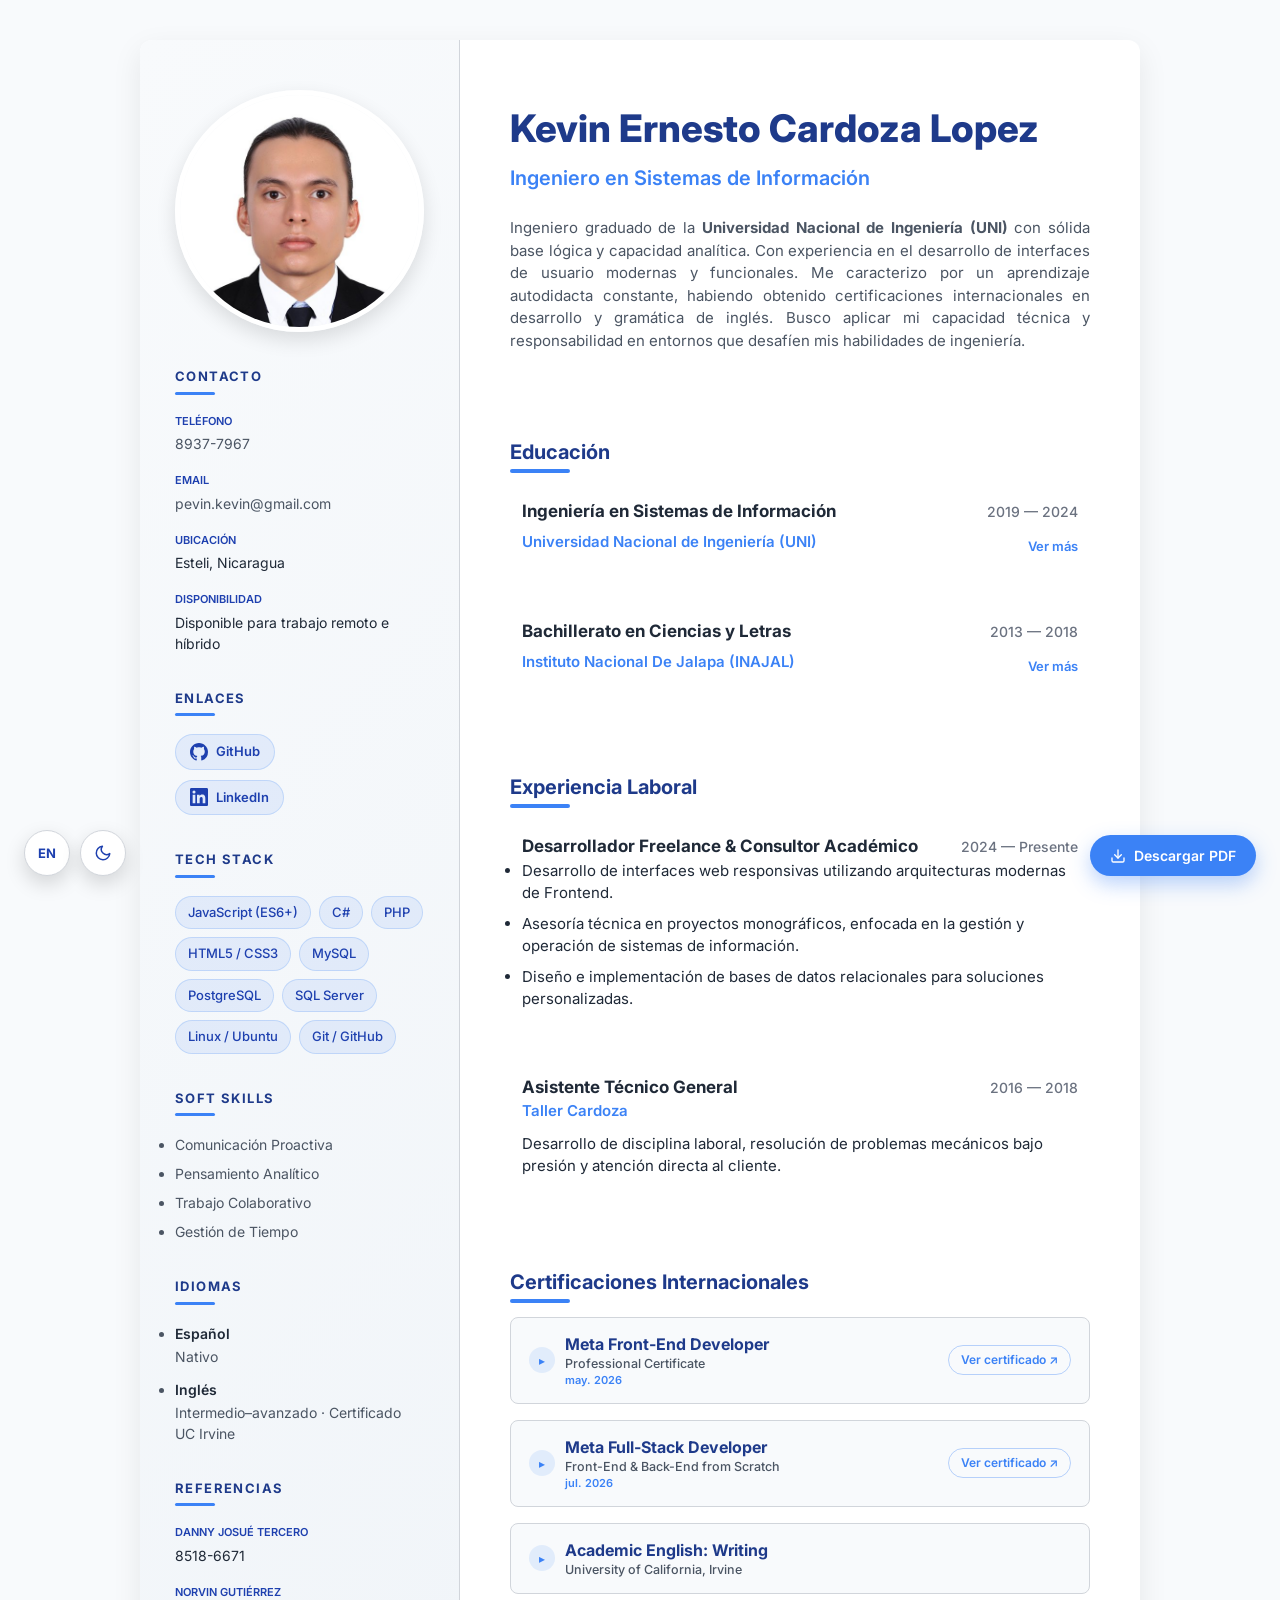
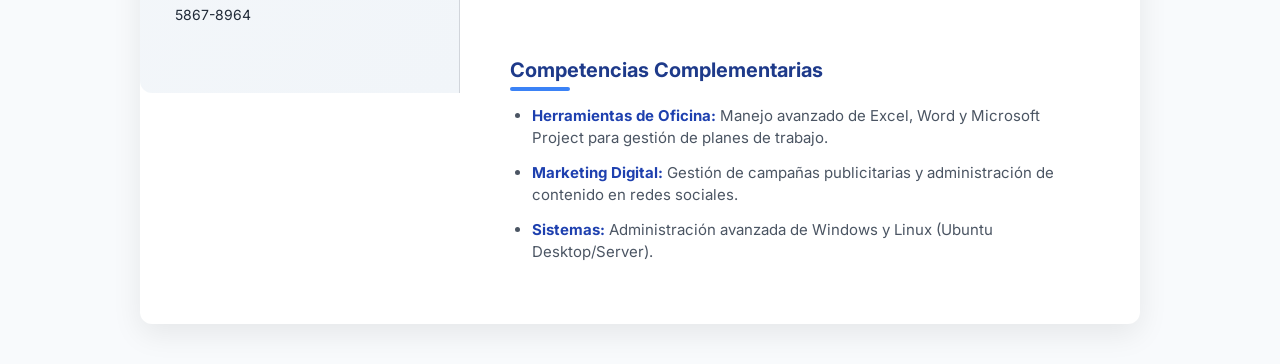
==== index.html @ 51eb82a7 "Add Languages section to sidebar with EN translations and print grid update" ====
<!doctype html>
<html lang="es">
  <head>
    <meta charset="UTF-8" />
    <meta name="viewport" content="width=device-width, initial-scale=1.0" />
    <title>Kevin Cardoza | Ingeniero en Sistemas | Frontend Developer</title>
    <meta
      name="description"
      content="Portafolio profesional de Kevin Cardoza, Ingeniero en Sistemas"
    />
    <meta
      name="keywords"
      content="Kevin Cardoza, Frontend Developer, Ingeniero en Sistemas, JavaScript, HTML, CSS, Nicaragua"
    />
    <meta name="author" content="Kevin Ernesto Cardoza Lopez" />
    <meta name="robots" content="index, follow" />
    <link rel="canonical" href="https://tlesbeses.github.io/Curriculum/" />
    <meta name="theme-color" content="#1e40af" />
    <link rel="icon" type="image/svg+xml" href="./img/favicon.svg" />
    <!-- Open Graph -->

    <meta property="og:title" content="Kevin Cardoza | Ingeniero en Sistemas" />
    <meta
      property="og:description"
      content="Experiencia en desarrollo web, integración de tecnologías modernas, diseño de interfaces intuitivas y construcción de soluciones digitales eficientes y escalables."
    />
    <meta property="og:type" content="profile" />
    <meta property="og:url" content="https://tlesbeses.github.io/Curriculum/" />
    <meta
      property="og:image"
      content="https://tlesbeses.github.io/Curriculum/img/og-card.jpg"
    />
    <meta property="og:locale" content="es_ES" />
    <meta
      property="og:site_name"
      content="Portafolio Profesional Kevin Cardoza"
    />

    <!-- Twitter Card -->

    <meta name="twitter:card" content="summary_large_image" />
    <meta
      name="twitter:title"
      content="Kevin Cardoza | Ingeniero en Sistemas"
    />
    <meta
      name="twitter:description"
      content="Experiencia en desarrollo web, integración de tecnologías modernas, diseño de interfaces intuitivas y construcción de soluciones digitales eficientes y escalables."
    />
    <meta
      name="twitter:image"
      content="https://tlesbeses.github.io/Curriculum/img/og-card.jpg"
    />
    <!-- Fonts Performance -->

    <link rel="preconnect" href="https://fonts.googleapis.com" />
    <link rel="preconnect" href="https://fonts.gstatic.com" crossorigin />

    <link
      href="https://fonts.googleapis.com/css2?family=Inter:wght@300;400;500;600;700&display=swap"
      rel="stylesheet"
    />

    <link rel="stylesheet" href="css/style.css" />

    <script>
      (function () {
        var t = null;
        try {
          t = localStorage.getItem("theme");
        } catch (e) {}
        if (!t)
          t = window.matchMedia("(prefers-color-scheme: dark)").matches
            ? "dark"
            : "light";
        document.documentElement.setAttribute("data-theme", t);
      })();
    </script>

    <!-- Schema Markup SEO -->

    <script type="application/ld+json">
      {
        "@context": "https://schema.org",
        "@type": "Person",
        "name": "Kevin Ernesto Cardoza Lopez",
        "jobTitle": "Frontend Developer",
        "email": "mailto:pevin.kevin@gmail.com",
        "telephone": "+505 8937-7967",
        "address": {
          "@type": "PostalAddress",
          "addressLocality": "Estelí",
          "addressCountry": "Nicaragua"
        },
        "url": "https://tlesbeses.github.io/Curriculum/",
        "sameAs": [
          "https://github.com/tlesbeses",
          "https://www.linkedin.com/in/kevin-cardoza-68a036243/"
        ],
        "alumniOf": {
          "@type": "CollegeOrUniversity",
          "name": "Universidad Nacional de Ingeniería (UNI)"
        },
        "knowsAbout": [
          "JavaScript",
          "C#",
          "PHP",
          "HTML5",
          "CSS3",
          "MySQL",
          "PostgreSQL",
          "SQL Server",
          "Linux",
          "Git"
        ]
      }
    </script>
  </head>
  <body>
    <div class="cv-container">
      <aside class="sidebar">
        <img
          src="./imgTitulo.jpeg"
          alt="Kevin Ernesto Cardoza Lopez"
          class="profile-img"
          width="500"
          height="486"
        />

        <h2 data-i18n="contact.title">Contacto</h2>

        <div class="contact-row">
          <div class="contact-item">
            <strong data-i18n="contact.phone">Teléfono</strong>
            <a href="tel:+50589377967">8937-7967</a>
          </div>
          <div class="contact-item">
            <strong data-i18n="contact.email">Email</strong>
            <a href="mailto:pevin.kevin@gmail.com">pevin.kevin@gmail.com</a>
          </div>
          <div class="contact-item">
            <strong data-i18n="contact.location">Ubicación</strong>
            Esteli, Nicaragua
          </div>
          <div class="contact-item">
            <strong data-i18n="contact.availability">Disponibilidad</strong>
            <span data-i18n="contact.availabilityValue">Disponible para trabajo remoto e híbrido</span>
          </div>
        </div>

        <h2 data-i18n="links.title">Enlaces</h2>
        <div class="social-links">
          <a
            href="https://github.com/tlesbeses"
            target="_blank"
            rel="noopener"
            class="social-link"
            aria-label="GitHub de Kevin Cardoza"
          >
            <svg viewBox="0 0 16 16" width="18" height="18" fill="currentColor" aria-hidden="true">
              <path d="M8 0C3.58 0 0 3.58 0 8c0 3.54 2.29 6.53 5.47 7.59.4.07.55-.17.55-.38 0-.19-.01-.82-.01-1.49-2.01.37-2.53-.49-2.69-.94-.09-.23-.48-.94-.82-1.13-.28-.15-.68-.52-.01-.53.63-.01 1.08.58 1.23.82.72 1.21 1.87.87 2.33.66.07-.52.28-.87.51-1.07-1.78-.2-3.64-.89-3.64-3.95 0-.87.31-1.59.82-2.15-.08-.2-.36-1.02.08-2.12 0 0 .67-.21 2.2.82.64-.18 1.32-.27 2-.27s1.36.09 2 .27c1.53-1.04 2.2-.82 2.2-.82.44 1.1.16 1.92.08 2.12.51.56.82 1.27.82 2.15 0 3.07-1.87 3.75-3.65 3.95.29.25.54.73.54 1.48 0 1.07-.01 1.93-.01 2.2 0 .21.15.46.55.38A8.01 8.01 0 0 0 16 8c0-4.42-3.58-8-8-8Z"/>
            </svg>
            GitHub
          </a>
          <a
            href="https://www.linkedin.com/in/kevin-cardoza-68a036243/"
            target="_blank"
            rel="noopener"
            class="social-link"
            aria-label="LinkedIn de Kevin Cardoza"
          >
            <svg viewBox="0 0 24 24" width="18" height="18" fill="currentColor" aria-hidden="true">
              <path d="M20.45 20.45h-3.55v-5.57c0-1.33-.03-3.04-1.85-3.04-1.86 0-2.14 1.45-2.14 2.94v5.67H9.35V9h3.41v1.56h.05c.47-.9 1.63-1.85 3.36-1.85 3.6 0 4.27 2.37 4.27 5.46v6.28ZM5.34 7.43a2.06 2.06 0 1 1 0-4.12 2.06 2.06 0 0 1 0 4.12ZM7.12 20.45H3.56V9h3.56v11.45ZM22.22 0H1.77C.79 0 0 .77 0 1.72v20.55C0 23.23.79 24 1.77 24h20.45c.98 0 1.78-.77 1.78-1.73V1.72C24 .77 23.2 0 22.22 0Z"/>
            </svg>
            LinkedIn
          </a>
        </div>
        <h2>Tech Stack</h2>
        <div class="skill-tags">
          <span class="skill-tag">JavaScript (ES6+)</span>
          <span class="skill-tag">C#</span>
          <span class="skill-tag">PHP</span>
          <span class="skill-tag">HTML5 / CSS3</span>
          <span class="skill-tag">MySQL</span>
          <span class="skill-tag">PostgreSQL</span>
          <span class="skill-tag">SQL Server</span>
          <span class="skill-tag">Linux / Ubuntu</span>
          <span class="skill-tag">Git / GitHub</span>
        </div>

        <h2>Soft Skills</h2>
        <ul class="soft-skills">
          <li data-i18n="ss.1">Comunicación Proactiva</li>
          <li data-i18n="ss.2">Pensamiento Analítico</li>
          <li data-i18n="ss.3">Trabajo Colaborativo</li>
          <li data-i18n="ss.4">Gestión de Tiempo</li>
        </ul>

        <h2 data-i18n="langs.title">Idiomas</h2>
        <ul class="lang-list">
          <li>
            <strong data-i18n="langs.es">Español</strong>
            <span data-i18n="langs.esLevel">Nativo</span>
          </li>
          <li>
            <strong data-i18n="langs.en">Inglés</strong>
            <span data-i18n="langs.enLevel">Intermedio–avanzado · Certificado UC Irvine</span>
          </li>
        </ul>

        <h2 data-i18n="refs.title">Referencias</h2>
        <div class="referencias">
          <div class="contact-item">
            <strong>Danny Josué Tercero</strong>
            8518-6671
          </div>
          <div class="contact-item">
            <strong>Norvin Gutiérrez</strong>
            5867-8964
          </div>
        </div>
      </aside>

      <main class="main">
        <div class="cv-section" data-reveal>
          <header class="header">
            <h1>Kevin Ernesto Cardoza Lopez</h1>
            <div class="title" data-i18n="hero.title">Ingeniero en Sistemas de Información</div>
          </header>

          <p class="summary" data-i18n="hero.summary">
            Ingeniero graduado de la
            <strong>Universidad Nacional de Ingeniería (UNI)</strong> con sólida
            base lógica y capacidad analítica. Con experiencia en el desarrollo
            de interfaces de usuario modernas y funcionales. Me caracterizo por
            un aprendizaje autodidacta constante, habiendo obtenido
            certificaciones internacionales en desarrollo y gramática de inglés.
            Busco aplicar mi capacidad técnica y responsabilidad en entornos que
            desafíen mis habilidades de ingeniería.
          </p>

          <h3 class="section-title" data-i18n="edu.title">Educación</h3>
          <a
            href="https://drive.google.com/file/d/1MSWmKygDg51X86oSF15JoeBYp3vHJoO1/view?usp=sharing"
            target="_blank"
            rel="noopener"
            class="exp-item"
          >
            <div class="exp-header">
              <span class="exp-position" data-i18n="edu.degree1"
                >Ingeniería en Sistemas de Información</span
              >
              <span class="exp-date">2019 — 2024</span>
            </div>
            <div class="exp-footer">
              <span class="exp-company"
                >Universidad Nacional de Ingeniería (UNI)</span
              >
              <span class="exp-more" data-i18n="common.more">Ver más</span>
            </div>
          </a>
          <a
            href="https://drive.google.com/file/d/1JsbBjaLQjPTydBrBQXWcNDdcxNWJHCje/view"
            target="_blank"
            rel="noopener"
            class="exp-item"
          >
            <div class="exp-header">
              <span class="exp-position" data-i18n="edu.degree2"
                >Bachillerato en Ciencias y Letras</span
              >
              <span class="exp-date">2013 — 2018</span>
            </div>

            <div class="exp-footer">
              <span class="exp-company"
                >Instituto Nacional De Jalapa (INAJAL)</span
              >
              <span class="exp-more" data-i18n="common.more">Ver más</span>
            </div>
          </a>
        </div>
        <div class="cv-section" data-reveal>
          <h3 class="section-title" data-i18n="exp.title">Experiencia Laboral</h3>
          <div class="exp-item">
            <div class="exp-header">
              <span class="exp-position" data-i18n="exp.job1.title"
                >Desarrollador Freelance & Consultor Académico</span
              >
              <span class="exp-date" data-i18n="exp.job1.date">2024 — Presente</span>
            </div>
            <ul class="exp-desc">
              <li data-i18n="exp.job1.b1">
                Desarrollo de interfaces web responsivas utilizando
                arquitecturas modernas de Frontend.
              </li>
              <li data-i18n="exp.job1.b2">
                Asesoría técnica en proyectos monográficos, enfocada en la
                gestión y operación de sistemas de información.
              </li>
              <li data-i18n="exp.job1.b3">
                Diseño e implementación de bases de datos relacionales para
                soluciones personalizadas.
              </li>
            </ul>
          </div>

          <div class="exp-item">
            <div class="exp-header">
              <span class="exp-position" data-i18n="exp.job2.title">Asistente Técnico General</span>
              <span class="exp-date">2016 — 2018</span>
            </div>
            <span class="exp-company">Taller Cardoza</span>
            <p class="exp-desc" data-i18n="exp.job2.desc">
              Desarrollo de disciplina laboral, resolución de problemas
              mecánicos bajo presión y atención directa al cliente.
            </p>
          </div>
        </div>
        <div class="cv-section" data-reveal>
          <h3 class="section-title" data-i18n="certs.title">Certificaciones Internacionales</h3>

          <div class="cert-group">
            <div class="cert-group-header">
              <button
                type="button"
                class="cert-toggle"
                aria-expanded="false"
                aria-controls="cert-fe-items"
              >
                <span class="cert-arrow" aria-hidden="true">▸</span>
                <span class="cert-group-text">
                  <span class="cert-group-name">Meta Front-End Developer</span>
                  <span class="cert-group-sub">Professional Certificate</span>
                  <span class="cert-group-year" data-i18n="certs.fe.year">may. 2026</span>
                </span>
              </button>
              <div class="cert-header-right">
                <a
                  href="https://www.coursera.org/account/accomplishments/professional-cert/certificate/Z08IV28LU18T"
                  target="_blank"
                  rel="noopener"
                  class="cert-group-link" data-i18n="certs.view">Ver certificado ↗</a>
              </div>
            </div>
            <div class="cert-group-items" id="cert-fe-items" hidden>
            <a
              href="https://www.coursera.org/account/accomplishments/records/8FGOCL4AKLVP"
              target="_blank"
              class="cert-item"
            >
              <h4>Introduction to Front-End Development</h4>
              <div class="exp-footer">
                <span class="issuer">Meta</span>
                <span class="exp-more" data-i18n="common.more">Ver más</span>
              </div>
            </a>
            <a
              href="https://www.coursera.org/account/accomplishments/records/JEARDKGGDD46"
              target="_blank"
              class="cert-item"
            >
              <h4>Programming with JavaScript</h4>
              <div class="exp-footer">
                <span class="issuer">Meta</span>
                <span class="exp-more" data-i18n="common.more">Ver más</span>
              </div>
            </a>
            <a
              href="https://www.coursera.org/account/accomplishments/records/P3V4O98HDHNQ"
              target="_blank"
              class="cert-item"
            >
              <h4>Version Control</h4>
              <div class="exp-footer">
                <span class="issuer">Meta</span>
                <span class="exp-more" data-i18n="common.more">Ver más</span>
              </div>
            </a>
            <a
              href="https://www.coursera.org/account/accomplishments/records/0G5AIAY6J6MW"
              target="_blank"
              class="cert-item"
            >
              <h4>HTML and CSS in depth</h4>
              <div class="exp-footer">
                <span class="issuer">Meta</span>
                <span class="exp-more" data-i18n="common.more">Ver más</span>
              </div>
            </a>
            <a
              href="https://www.coursera.org/account/accomplishments/records/4WUYFRXL613U"
              target="_blank"
              class="cert-item"
            >
              <h4>React Basics</h4>
              <div class="exp-footer">
                <span class="issuer">Meta</span>
                <span class="exp-more" data-i18n="common.more">Ver más</span>
              </div>
            </a>
            <a
              href="https://www.coursera.org/account/accomplishments/records/9VAL1JM5KDPG"
              target="_blank"
              class="cert-item"
            >
              <h4>Advanced React</h4>
              <div class="exp-footer">
                <span class="issuer">Meta</span>
                <span class="exp-more" data-i18n="common.more">Ver más</span>
              </div>
            </a>
            <a
              href="https://www.coursera.org/account/accomplishments/records/II7S45MHP27U"
              target="_blank"
              class="cert-item"
            >
              <h4>Principles of UX/UI Design</h4>
              <div class="exp-footer">
                <span class="issuer">Meta</span>
                <span class="exp-more" data-i18n="common.more">Ver más</span>
              </div>
            </a>
            <a
              href="https://www.coursera.org/account/accomplishments/records/6YU3MZ3IX65J"
              target="_blank"
              class="cert-item"
            >
              <h4>Front-End Developer Capstone</h4>
              <div class="exp-footer">
                <span class="issuer">Meta</span>
                <span class="exp-more" data-i18n="common.more">Ver más</span>
              </div>
            </a>
            <a
              href="https://www.coursera.org/account/accomplishments/records/KXCTC0Q4UG4A"
              target="_blank"
              class="cert-item"
            >
              <h4>Coding Interview Preparation</h4>
              <div class="exp-footer">
                <span class="issuer">Meta</span>
                <span class="exp-more" data-i18n="common.more">Ver más</span>
              </div>
            </a>
            </div>
          </div>

          <div class="cert-group">
            <div class="cert-group-header">
              <button
                type="button"
                class="cert-toggle"
                aria-expanded="false"
                aria-controls="cert-fs-items"
              >
                <span class="cert-arrow" aria-hidden="true">▸</span>
                <span class="cert-group-text">
                  <span class="cert-group-name">Meta Full-Stack Developer</span>
                  <span class="cert-group-sub">Front-End &amp; Back-End from Scratch</span>
                  <span class="cert-group-year" data-i18n="certs.fs.year">jul. 2026</span>
                </span>
              </button>
              <div class="cert-header-right">
                <a
                  href="https://www.coursera.org/account/accomplishments/specialization/certificate/4R606Z1QHJO8"
                  target="_blank"
                  rel="noopener"
                  class="cert-group-link" data-i18n="certs.view">Ver certificado ↗</a>
              </div>
            </div>
            <div class="cert-group-items" id="cert-fs-items" hidden>

            <a
              href="https://www.coursera.org/account/accomplishments/records/8FGOCL4AKLVP"
              target="_blank"
              class="cert-item"
            >
              <h4>Introduction to Front-End Development</h4>
              <div class="exp-footer">
                <span class="issuer">Meta</span>
                <span class="exp-more" data-i18n="common.more">Ver más</span>
              </div>
            </a>
            <a
              href="https://www.coursera.org/account/accomplishments/records/JEARDKGGDD46"
              target="_blank"
              class="cert-item"
            >
              <h4>Programming with JavaScript</h4>
              <div class="exp-footer">
                <span class="issuer">Meta</span>
                <span class="exp-more" data-i18n="common.more">Ver más</span>
              </div>
            </a>
            <a
              href="https://www.coursera.org/account/accomplishments/records/P3V4O98HDHNQ"
              target="_blank"
              class="cert-item"
            >
              <h4>Version Control</h4>
              <div class="exp-footer">
                <span class="issuer">Meta</span>
                <span class="exp-more" data-i18n="common.more">Ver más</span>
              </div>
            </a>
            <a
              href="https://www.coursera.org/account/accomplishments/records/0G5AIAY6J6MW"
              target="_blank"
              class="cert-item"
            >
              <h4>HTML and CSS in depth</h4>
              <div class="exp-footer">
                <span class="issuer">Meta</span>
                <span class="exp-more" data-i18n="common.more">Ver más</span>
              </div>
            </a>
            <a
              href="https://www.coursera.org/account/accomplishments/records/4WUYFRXL613U"
              target="_blank"
              class="cert-item"
            >
              <h4>React Basics</h4>
              <div class="exp-footer">
                <span class="issuer">Meta</span>
                <span class="exp-more" data-i18n="common.more">Ver más</span>
              </div>
            </a>
            <a
              href="https://www.coursera.org/account/accomplishments/records/9VAL1JM5KDPG"
              target="_blank"
              class="cert-item"
            >
              <h4>Advanced React</h4>
              <div class="exp-footer">
                <span class="issuer">Meta</span>
                <span class="exp-more" data-i18n="common.more">Ver más</span>
              </div>
            </a>
            <a
              href="https://www.coursera.org/account/accomplishments/records/SLE5HR9QZ1UJ"
              target="_blank"
              class="cert-item"
            >
              <h4>Programming in Python</h4>
              <div class="exp-footer">
                <span class="issuer">Meta</span>
                <span class="exp-more" data-i18n="common.more">Ver más</span>
              </div>
            </a>
            <a
              href="https://www.coursera.org/account/accomplishments/records/KUNO74H9BW7B"
              target="_blank"
              class="cert-item"
            >
              <h4>Introduction to Databases for Back-End Development</h4>
              <div class="exp-footer">
                <span class="issuer">Meta</span>
                <span class="exp-more" data-i18n="common.more">Ver más</span>
              </div>
            </a>
            <a
              href="https://www.coursera.org/account/accomplishments/records/1XRV4LAR7NZ9"
              target="_blank"
              class="cert-item"
            >
              <h4>Django Web Framework</h4>
              <div class="exp-footer">
                <span class="issuer">Meta</span>
                <span class="exp-more" data-i18n="common.more">Ver más</span>
              </div>
            </a>
            <a
              href="https://www.coursera.org/account/accomplishments/records/LUK8AR6TETWO"
              target="_blank"
              class="cert-item"
            >
              <h4>APIs</h4>
              <div class="exp-footer">
                <span class="issuer">Meta</span>
                <span class="exp-more" data-i18n="common.more">Ver más</span>
              </div>
            </a>
            </div>
          </div>

          <div class="cert-group">
            <div class="cert-group-header">
              <button
                type="button"
                class="cert-toggle"
                aria-expanded="false"
                aria-controls="cert-en-items"
              >
                <span class="cert-arrow" aria-hidden="true">▸</span>
                <span class="cert-group-text">
                  <span class="cert-group-name">Academic English: Writing</span>
                  <span class="cert-group-sub">University of California, Irvine</span>
                </span>
              </button>
            </div>
            <div class="cert-group-items" id="cert-en-items" hidden>

            <a
              href="https://www.coursera.org/account/accomplishments/records/A64RHSYAA2Y4"
              target="_blank"
              class="cert-item"
            >
              <h4>Adjectives and Adjective Clauses</h4>
              <div class="exp-footer">
                <span class="issuer">University of California, Irvine</span>
                <span class="exp-more" data-i18n="common.more">Ver más</span>
              </div>
            </a>
            <a
              href="https://www.coursera.org/account/accomplishments/records/A42NKNKZIAU9"
              target="_blank"
              class="cert-item"
            >
              <h4>Perfect Tenses and Modals</h4>
              <div class="exp-footer">
                <span class="issuer">University of California, Irvine</span>
                <span class="exp-more" data-i18n="common.more">Ver más</span>
              </div>
            </a>
            </div>
          </div>
        </div>
        <div class="cv-section" data-reveal>
          <h3 class="section-title" data-i18n="comp.title">Competencias Complementarias</h3>
          <ul class="competencias">
            <li data-i18n="comp.item1">
              <strong>Herramientas de Oficina:</strong> Manejo avanzado de
              Excel, Word y Microsoft Project para gestión de planes de
              trabajo.
            </li>
            <li data-i18n="comp.item2">
              <strong>Marketing Digital:</strong> Gestión de campañas
              publicitarias y administración de contenido en redes sociales.
            </li>
            <li data-i18n="comp.item3">
              <strong>Sistemas:</strong> Administración avanzada de Windows y
              Linux (Ubuntu Desktop/Server).
            </li>
          </ul>
        </div>
      </main>
    </div>
    <div class="floating-controls">
      <button type="button" class="btn-icon" id="btn-lang" aria-label="Cambiar idioma">
        <span id="lang-label">EN</span>
      </button>
      <button type="button" class="btn-icon" id="btn-theme" aria-label="Cambiar tema">
        <svg class="icon-moon" viewBox="0 0 24 24" width="18" height="18" fill="none" stroke="currentColor" stroke-width="2" stroke-linecap="round" stroke-linejoin="round" aria-hidden="true">
          <path d="M21 12.79A9 9 0 1 1 11.21 3 7 7 0 0 0 21 12.79z"/>
        </svg>
        <svg class="icon-sun" viewBox="0 0 24 24" width="18" height="18" fill="none" stroke="currentColor" stroke-width="2" stroke-linecap="round" stroke-linejoin="round" aria-hidden="true">
          <circle cx="12" cy="12" r="5"/>
          <line x1="12" y1="1" x2="12" y2="3"/>
          <line x1="12" y1="21" x2="12" y2="23"/>
          <line x1="4.22" y1="4.22" x2="5.64" y2="5.64"/>
          <line x1="18.36" y1="18.36" x2="19.78" y2="19.78"/>
          <line x1="1" y1="12" x2="3" y2="12"/>
          <line x1="21" y1="12" x2="23" y2="12"/>
          <line x1="4.22" y1="19.78" x2="5.64" y2="18.36"/>
          <line x1="18.36" y1="5.64" x2="19.78" y2="4.22"/>
        </svg>
      </button>
    </div>
    <button
      type="button"
      class="btn-print"
      onclick="window.print()"
      aria-label="Descargar currículum en PDF"
    >
      <svg viewBox="0 0 24 24" width="16" height="16" fill="none" stroke="currentColor" stroke-width="2" stroke-linecap="round" stroke-linejoin="round" aria-hidden="true">
        <path d="M21 15v4a2 2 0 0 1-2 2H5a2 2 0 0 1-2-2v-4"/>
        <polyline points="7 10 12 15 17 10"/>
        <line x1="12" y1="15" x2="12" y2="3"/>
      </svg>
      <span data-i18n="btn.print">Descargar PDF</span>
    </button>
    <div id="print-certificates"></div>

    <script>
      document.querySelectorAll(".cert-toggle").forEach(function (btn) {
        btn.addEventListener("click", function () {
          var group = btn.closest(".cert-group");
          var items = document.getElementById(
            btn.getAttribute("aria-controls")
          );
          var open = group.classList.toggle("open");
          btn.setAttribute("aria-expanded", String(open));
          items.hidden = !open;
        });
      });
    </script>
    <script src="print.js"></script>
    <script src="app.js"></script>
  </body>
</html>
---- css/style.css ----
:root {
  --primary: #1e40af; /* Azul más moderno y profesional */
  --primary-dark: #1e3a8a;
  --accent: #3b82f6;
  --text: #1f2937;
  --text-light: #4b5563;
  --light: #f3f4f6;
  --gray: #6b7280;
  --border: #d1d5db;
  --bg-page: #f8fafc;
  --bg-card: #ffffff;
  --bg-soft: #f8fafc;
  --sidebar-a: #f8fafc;
  --sidebar-b: #f1f5f9;
}

@page {
  size: A4;
  margin: 15mm;
}

@media print {
  #print-certificates {
    display: block;
    width: 100%;
  }

  .cert-group-items[hidden] {
    display: block;
  }

  .btn-print,
  .floating-controls {
    display: none !important;
  }

  .certificate-page {
    page-break-before: always;
    width: 210mm;
    margin: 0 auto;
  }

  .certificate-page img {
    width: 100%;
    height: auto;
    display: block;
  }

  body {
    background: white;
    font-size: 12px;
    line-height: 1.4;
    -webkit-print-color-adjust: exact;
    print-color-adjust: exact;
  }

  .cv-container {
    width: 100%;
    margin: 0;
    box-shadow: none;
    border-radius: 0;
    max-width: none;
    display: block;
  }

  .sidebar {
    background: white !important;
    padding: 20px;
    border-right: none;
    border-bottom: 1px solid #ddd;
    break-after: page;
    page-break-after: always;
  }

  /* Enlaces y Referencias en fila (lado a lado) al imprimir */
  .sidebar {
    display: grid;
    grid-template-columns: 1fr 1fr;
    column-gap: 28px;
    align-content: start;
  }

  .sidebar > img {
    grid-column: 1 / -1;
    grid-row: 1;
  }

  .sidebar > h2:nth-of-type(1) {
    grid-column: 1 / -1;
    grid-row: 2;
  }

  .sidebar > .contact-row {
    grid-column: 1 / -1;
    grid-row: 3;
  }

  .sidebar > h2:nth-of-type(2) {
    grid-column: 1;
    grid-row: 4;
  }

  .sidebar > .social-links {
    grid-column: 1;
    grid-row: 5;
  }

  .sidebar > h2:nth-of-type(6) {
    grid-column: 2;
    grid-row: 4;
  }

  .sidebar > .referencias {
    grid-column: 2;
    grid-row: 5;
    align-self: start;
  }

  .sidebar > h2:nth-of-type(5) {
    grid-column: 1 / -1;
    grid-row: 10;
  }

  .sidebar > .lang-list {
    grid-column: 1 / -1;
    grid-row: 11;
  }

  .sidebar > h2:nth-of-type(3) {
    grid-column: 1 / -1;
    grid-row: 6;
  }

  .sidebar > .skill-tags {
    grid-column: 1 / -1;
    grid-row: 7;
  }

  .sidebar > h2:nth-of-type(4) {
    grid-column: 1 / -1;
    grid-row: 8;
  }

  .sidebar > .soft-skills {
    grid-column: 1 / -1;
    grid-row: 9;
  }

  .referencias .contact-item:last-child {
    margin-bottom: 0;
  }

  /* Sidebar compacto para que Referencias entre en la página 1 */
  .sidebar .profile-img,
  .profile-img {
    width: 110px;
    height: 110px;
    border-width: 3px;
    margin: 0 auto 12px;
  }

  .sidebar h2 {
    margin: 14px 0 8px;
    padding-bottom: 5px;
  }

  .contact-item {
    margin-bottom: 8px;
    font-size: 12px;
  }

  .social-links {
    flex-direction: row;
    flex-wrap: wrap;
    gap: 8px;
  }

  .skill-tag {
    padding: 4px 10px;
    font-size: 11px;
  }

  .soft-skills li {
    margin-bottom: 4px;
  }

  .main {
    padding: 25px;
  }

  h1 {
    font-size: 28px;
  }

  .title {
    font-size: 16px;
  }

  .section-title {
    margin-top: 25px;
  }

  /* Evitar cortes feos entre páginas */

  .exp-item,
  .cert-item,
  .section-title,
  .contact-item {
    break-inside: avoid;
    page-break-inside: avoid;
  }

  /* Quitar efectos innecesarios */

  .exp-item:hover,
  .cert-item:hover {
    transform: none;
    box-shadow: none;
    background: none;
  }

  /* Ocultar elementos interactivos */

  .exp-more {
    display: none;
  }

  .section-title {
    break-after: avoid;
    page-break-after: avoid;
  }
  .contact-row {
    display: grid;
    grid-template-columns: repeat(3, 1fr);
    gap: 12px;
    margin-bottom: 20px;
  }

  .contact-row .contact-item {
    margin-bottom: 0;
  }

  .contact-row .contact-item:nth-child(4) {
    grid-column: 1 / -1;
  }

  .cert-group-header,
  .exp-header {
    break-after: avoid;
    page-break-after: avoid;
  }
}

* {
  margin: 0;
  padding: 0;
  box-sizing: border-box;
}

body {
  font-family:
    "Inter",
    system-ui,
    -apple-system,
    sans-serif;
  background: var(--bg-page);
  color: var(--text);
  line-height: 1.5;
  font-size: 15px;
}

a:focus-visible,
button:focus-visible {
  outline: 3px solid var(--accent);
  outline-offset: 2px;
}

.cv-container {
  max-width: 1000px;
  margin: 40px auto;
  background: var(--bg-card);
  box-shadow: 0 10px 30px rgba(0, 0, 0, 0.08);
  border-radius: 12px;
  display: grid;
  grid-template-columns: 320px 1fr;
  min-height: 1100px;
}

/* Sidebar */
.sidebar {
  background: linear-gradient(135deg, var(--sidebar-a) 0%, var(--sidebar-b) 100%);
  padding: 50px 35px;
  border-right: 1px solid var(--border);
  border-radius: 12px 0 0 12px;
}

.profile-img {
  width: 249px;
  height: 242px;
  border-radius: 50%;
  object-fit: cover;
  border: 5px solid var(--bg-card);
  box-shadow: 0 8px 20px rgba(0, 0, 0, 0.12);
  display: block;
  margin: 0 auto 30px;
}

.sidebar h2 {
  font-size: 13px;
  text-transform: uppercase;
  letter-spacing: 1.4px;
  color: var(--primary-dark);
  margin: 35px 0 18px;
  font-weight: 700;
  position: relative;
  padding-bottom: 8px;
}

.sidebar h2::after {
  content: "";
  position: absolute;
  bottom: 0;
  left: 0;
  width: 40px;
  height: 3px;
  background: var(--accent);
  border-radius: 2px;
}

.contact-item {
  margin-bottom: 18px;
  font-size: 14px;
}

.contact-item strong {
  display: block;
  color: var(--primary);
  font-size: 11px;
  font-weight: 600;
  text-transform: uppercase;
  margin-bottom: 4px;
}

.contact-item a {
  color: var(--text-light);
  text-decoration: none;
  word-break: break-all;
  transition: color 0.2s;
}

.contact-item a:hover {
  color: var(--accent);
}

.social-links {
  display: flex;
  flex-direction: column;
  gap: 10px;
}

.social-link {
  display: inline-flex;
  align-items: center;
  gap: 8px;
  align-self: flex-start;
  padding: 7px 14px;
  background: rgba(59, 130, 246, 0.1);
  border: 1px solid rgba(59, 130, 246, 0.2);
  border-radius: 999px;
  color: var(--primary);
  font-size: 13px;
  font-weight: 600;
  text-decoration: none;
  transition: all 0.2s;
}

.social-link:hover {
  background: var(--accent);
  border-color: var(--accent);
  color: #ffffff;
}

.skill-tags {
  display: flex;
  flex-wrap: wrap;
  gap: 8px;
}

.skill-tag {
  background: rgba(59, 130, 246, 0.1);
  color: var(--primary);
  padding: 6px 12px;
  border-radius: 999px;
  font-size: 13px;
  font-weight: 500;
  border: 1px solid rgba(59, 130, 246, 0.2);
}

.soft-skills {
  font-size: 14px;
  color: var(--text-light);
}

.soft-skills li {
  margin-bottom: 8px;
}

.lang-list {
  font-size: 14px;
  color: var(--text-light);
}

.lang-list li {
  margin-bottom: 12px;
}

.lang-list li:last-child {
  margin-bottom: 0;
}

.lang-list strong {
  display: block;
  color: var(--text);
  font-weight: 600;
  margin-bottom: 2px;
}

/* Main content */
.main {
  padding: 60px 50px;
  border-radius: 0 12px 12px 0;
}

.header h1 {
  font-size: 38px;
  font-weight: 800;
  color: var(--primary-dark);
  margin-bottom: 6px;
}

.header .title {
  font-size: 20px;
  color: var(--accent);
  font-weight: 600;
  margin-bottom: 24px;
}

.btn-print {
  position: fixed;
  bottom: 24px;
  right: 24px;
  z-index: 999;
  display: inline-flex;
  align-items: center;
  gap: 8px;
  padding: 12px 20px;
  background: var(--accent);
  color: #ffffff;
  border: none;
  border-radius: 999px;
  font-family: inherit;
  font-size: 14px;
  font-weight: 600;
  cursor: pointer;
  box-shadow: 0 8px 20px rgba(59, 130, 246, 0.35);
  transition: all 0.2s;
}

.btn-print:hover {
  background: var(--primary-dark);
  transform: translateY(-2px);
  box-shadow: 0 12px 25px rgba(59, 130, 246, 0.4);
}

#print-certificates {
  display: none;
}

.summary {
  font-size: 15px;
  color: var(--text-light);
  margin-bottom: 40px;
  text-align: justify;
}

.section-title {
  font-size: 20px;
  font-weight: 700;
  color: var(--primary-dark);
  margin: 45px 0 20px;
  position: relative;
  display: inline-block;
}

.section-title::after {
  content: "";
  position: absolute;
  bottom: -6px;
  left: 0;
  width: 60px;
  height: 4px;
  background: var(--accent);
  border-radius: 2px;
}

.exp-item {
  display: block;
  margin-bottom: 32px;
  text-decoration: none;
  color: inherit;
  padding: 12px;
  border-radius: 8px;
  transition: all 0.2s ease;
}
.exp-item:hover {
  background: var(--bg-soft);
  transform: translateY(-2px);
}
.exp-more {
  font-size: 13px;
  font-weight: 600;
  color: var(--accent);
  transition: all 0.2s ease;
}

.exp-more:hover {
  color: var(--primary-dark);
  transform: translateX(-7px);
}
.exp-header,
.exp-footer {
  display: flex;
  justify-content: space-between;
  align-items: center;
}

.exp-footer {
  margin-top: 6px;
}
.exp-position {
  font-size: 17px;
  font-weight: 700;
  color: var(--text);
}

.exp-date {
  font-size: 14px;
  color: var(--gray);
  font-weight: 500;
}

.exp-company {
  color: var(--accent);
  font-weight: 600;
  font-size: 15px;
  margin-bottom: 10px;
  display: block;
}

.exp-desc ul {
  padding-left: 20px;
  list-style-type: disc;
  color: var(--text-light);
}

.exp-desc li {
  margin-bottom: 8px;
}

.exp-company + .exp-desc {
  margin-top: 8px;
}

.cert-item {
  background: var(--bg-soft);
  border: 1px solid var(--border);
  border-radius: 8px;
  padding: 18px;
  margin-bottom: 16px;
  transition: all 0.2s;
  text-decoration: none;
  color: inherit;
  display: block;
}

.cert-item:hover {
  border-color: var(--accent);
  transform: translateY(-2px);
  box-shadow: 0 6px 15px rgba(59, 130, 246, 0.12);
}

.cert-item h4 {
  margin: 0 0 6px;
  font-size: 15px;
  color: var(--primary);
}

.cert-item .issuer {
  font-size: 13px;
  color: var(--accent);
  font-weight: 600;
}

.cert-group {
  background: var(--bg-soft);
  border: 1px solid var(--border);
  border-radius: 8px;
  margin-bottom: 16px;
  overflow: hidden;
  transition: all 0.2s;
}

.cert-group:hover {
  border-color: var(--accent);
  box-shadow: 0 6px 15px rgba(59, 130, 246, 0.12);
}

.cert-group.open {
  border-color: var(--accent);
}

.cert-group-header {
  display: flex;
  align-items: center;
  justify-content: space-between;
  flex-wrap: wrap;
  gap: 10px 14px;
  padding: 16px 18px;
}

.cert-group.open .cert-group-header {
  border-bottom: 1px solid var(--border);
}

.cert-toggle {
  display: flex;
  align-items: center;
  flex-wrap: wrap;
  gap: 10px;
  padding: 0;
  border: none;
  background: none;
  font-family: inherit;
  font-size: 16px;
  font-weight: 700;
  color: var(--primary-dark);
  text-align: left;
  cursor: pointer;
}

.cert-arrow {
  display: inline-flex;
  align-items: center;
  justify-content: center;
  width: 26px;
  height: 26px;
  flex-shrink: 0;
  font-size: 12px;
  color: var(--accent);
  background: rgba(59, 130, 246, 0.12);
  border-radius: 50%;
  transition: transform 0.25s ease, background 0.2s ease;
}

.cert-toggle:hover .cert-arrow {
  background: rgba(59, 130, 246, 0.22);
}

.cert-group-text {
  display: flex;
  flex-direction: column;
  gap: 2px;
}

.cert-group-sub {
  font-size: 12.5px;
  font-weight: 500;
  color: var(--text-light);
}

.cert-group-year {
  font-size: 11px;
  font-weight: 600;
  color: var(--accent);
}

.cert-header-right {
  display: flex;
  align-items: center;
  gap: 10px;
}

.cert-group.open .cert-arrow {
  transform: rotate(90deg);
}

.cert-group-link {
  font-size: 12px;
  font-weight: 600;
  color: var(--accent);
  text-decoration: none;
  white-space: nowrap;
  padding: 5px 12px;
  border: 1px solid rgba(59, 130, 246, 0.35);
  border-radius: 999px;
  transition: all 0.2s;
}

.cert-group-link:hover {
  background: rgba(59, 130, 246, 0.1);
  border-color: var(--accent);
}

.cert-group-items {
  padding: 12px 12px 12px;
}

.cert-group-items[hidden] {
  display: none;
}

.cert-group-items .cert-item {
  background: var(--bg-card);
  padding: 14px 16px;
  margin-bottom: 10px;
}

.cert-group-items .cert-item:last-child {
  margin-bottom: 0;
}

.badge-completed,
.badge-progress {
  font-size: 11px;
  font-weight: 600;
  padding: 3px 10px;
  border-radius: 999px;
  text-transform: uppercase;
  letter-spacing: 0.4px;
}

.badge-completed {
  background: rgba(34, 197, 94, 0.12);
  color: #16a34a;
}

.badge-progress {
  background: rgba(245, 158, 11, 0.14);
  color: #b45309;
}

.competencias {
  font-size: 15px;
  color: var(--text-light);
  padding-left: 22px;
}

.competencias li {
  margin-bottom: 12px;
}

.competencias li:last-child {
  margin-bottom: 0;
}

.competencias strong {
  color: var(--primary);
}

@media (max-width: 900px) {
  .cv-container {
    grid-template-columns: 1fr;
  }
  .sidebar {
    border-right: none;
    border-bottom: 1px solid var(--border);
    padding: 40px 30px;
    border-radius: 12px 12px 0 0;
  }
  .main {
    padding: 40px 30px;
    border-radius: 0 0 12px 12px;
  }
  .cert-group-header {
    padding: 14px;
  }
}

@media screen and (min-width: 901px) {
  .sidebar {
    position: sticky;
    top: calc(100vh - 100%);
    align-self: start;
  }
}

@media print {
  body {
    background: white;
  }
  .cv-container {
    box-shadow: none;
    margin: 0;
    width: 100%;
    border-radius: 0;
  }
  .sidebar {
    background: white !important;
    border-radius: 0;
  }
  .main {
    border-radius: 0;
  }
  .cert-group {
    box-shadow: none;
  }
}

@media screen {
  html[data-theme="dark"] {
    --primary: #7dabf8;
    --primary-dark: #a5c8ff;
    --accent: #60a5fa;
    --text: #e2e8f0;
    --text-light: #94a3b8;
    --border: #334155;
    --bg-page: #0f172a;
    --bg-card: #1e293b;
    --bg-soft: #26334d;
    --sidebar-a: #0f172a;
    --sidebar-b: #16213b;
  }

  html[data-theme="dark"] .cv-container {
    box-shadow: 0 10px 30px rgba(0, 0, 0, 0.45);
  }

  html[data-theme="dark"] .profile-img {
    box-shadow: 0 8px 20px rgba(0, 0, 0, 0.5);
  }

  html[data-theme="dark"] .social-link,
  html[data-theme="dark"] .skill-tag {
    background: rgba(96, 165, 250, 0.12);
    border-color: rgba(96, 165, 250, 0.35);
  }
}

.floating-controls {
  position: fixed;
  left: 24px;
  bottom: 24px;
  z-index: 999;
  display: flex;
  gap: 10px;
}

.btn-icon {
  width: 46px;
  height: 46px;
  display: inline-flex;
  align-items: center;
  justify-content: center;
  border-radius: 50%;
  background: var(--bg-card);
  color: var(--primary);
  border: 1px solid var(--border);
  font-family: inherit;
  font-size: 13px;
  font-weight: 700;
  cursor: pointer;
  box-shadow: 0 8px 20px rgba(0, 0, 0, 0.15);
  transition: all 0.2s;
}

.btn-icon:hover {
  background: var(--accent);
  border-color: var(--accent);
  color: #ffffff;
}

.icon-sun {
  display: none;
}

html[data-theme="dark"] .icon-sun {
  display: block;
}

html[data-theme="dark"] .icon-moon {
  display: none;
}

@media (prefers-reduced-motion: no-preference) {
  .js-reveal {
    opacity: 0;
    transform: translateY(16px);
    transition:
      opacity 0.55s ease,
      transform 0.55s ease;
  }

  .js-reveal.is-visible {
    opacity: 1;
    transform: none;
  }
}

@media print {
  .js-reveal {
    opacity: 1 !important;
    transform: none !important;
    transition: none !important;
  }
}
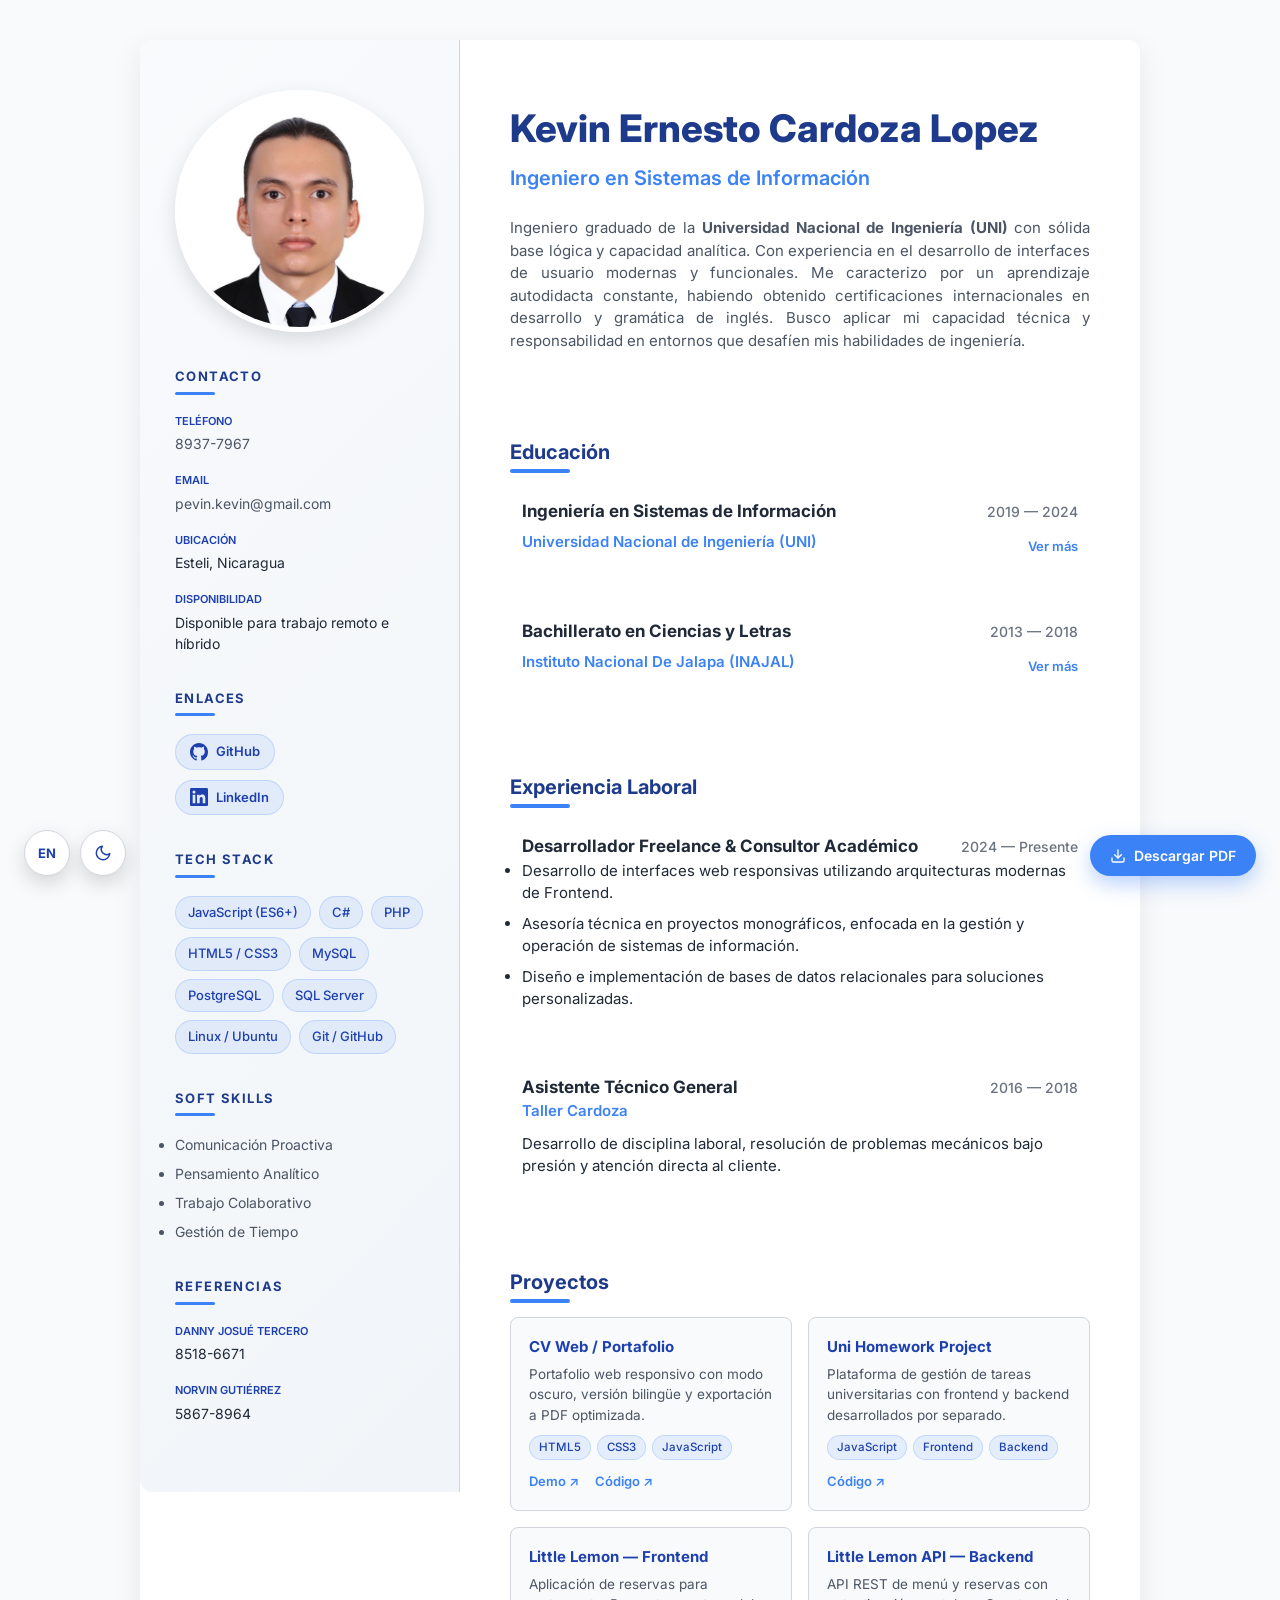
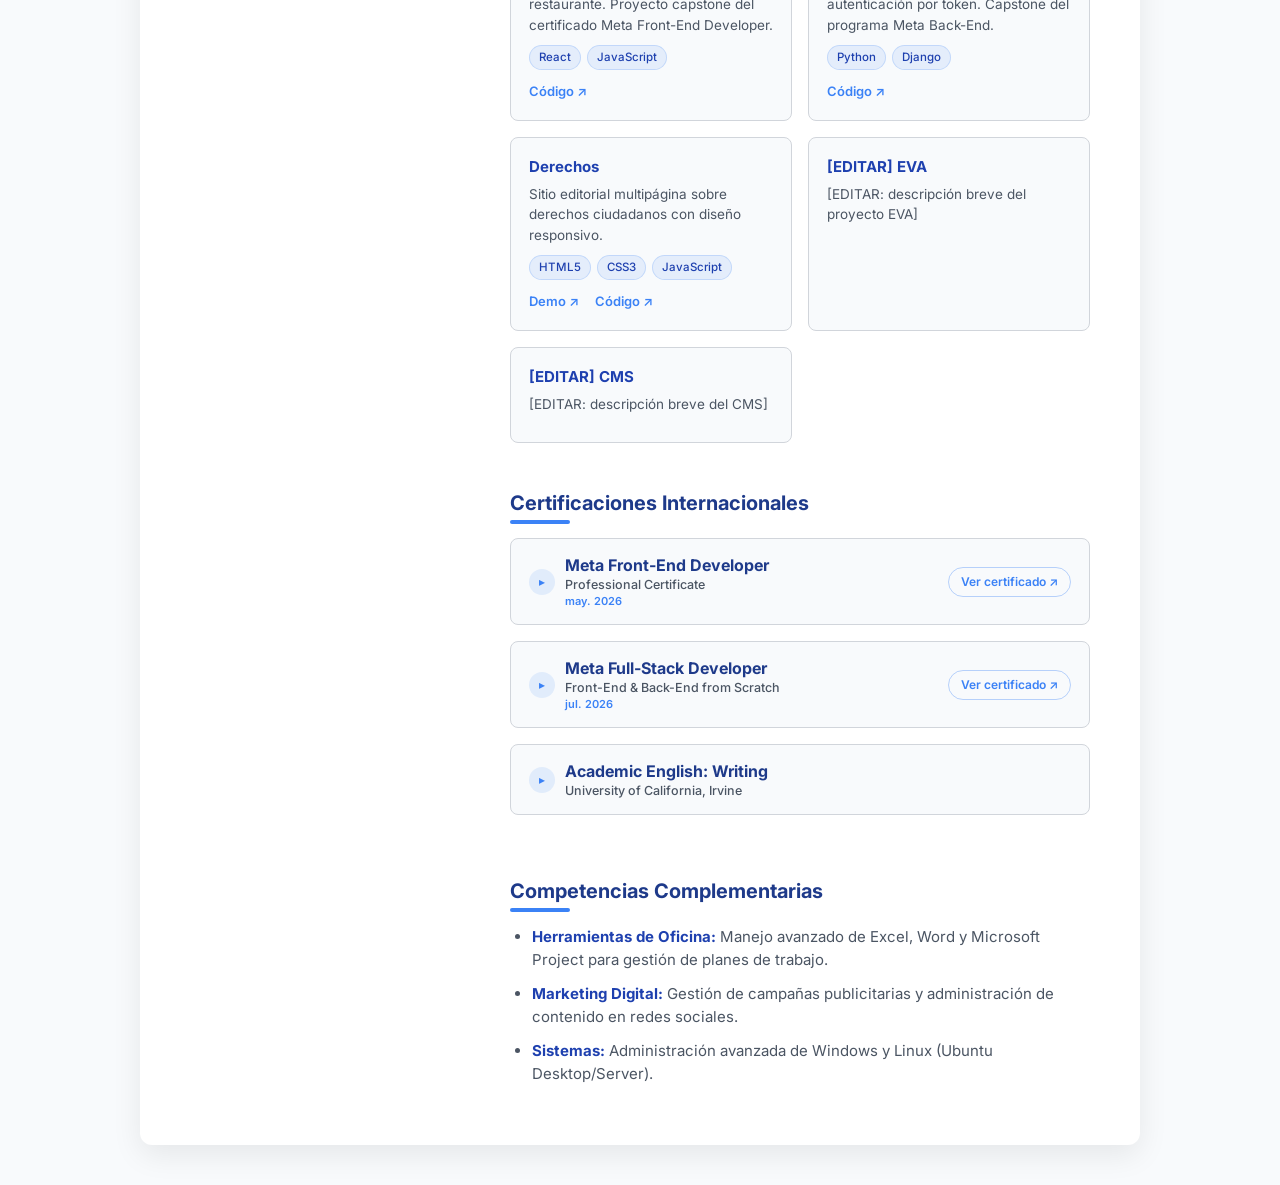
==== commit 8ac2646e: "Add Projects section with 5 real repos and 2 editable placeholders, print-optimized" ====
--- a/index.html
+++ b/index.html
@@ -196,18 +196,6 @@
           <li data-i18n="ss.4">Gestión de Tiempo</li>
         </ul>
 
-        <h2 data-i18n="langs.title">Idiomas</h2>
-        <ul class="lang-list">
-          <li>
-            <strong data-i18n="langs.es">Español</strong>
-            <span data-i18n="langs.esLevel">Nativo</span>
-          </li>
-          <li>
-            <strong data-i18n="langs.en">Inglés</strong>
-            <span data-i18n="langs.enLevel">Intermedio–avanzado · Certificado UC Irvine</span>
-          </li>
-        </ul>
-
         <h2 data-i18n="refs.title">Referencias</h2>
         <div class="referencias">
           <div class="contact-item">
@@ -315,6 +303,61 @@
               Desarrollo de disciplina laboral, resolución de problemas
               mecánicos bajo presión y atención directa al cliente.
             </p>
+          </div>
+        </div>
+        <div class="cv-section" data-reveal>
+          <h3 class="section-title" data-i18n="proj.title">Proyectos</h3>
+          <div class="projects-grid">
+            <article class="project-card">
+              <h4 data-i18n="proj.p1.name">CV Web / Portafolio</h4>
+              <p class="project-desc" data-i18n="proj.p1.desc">Portafolio web responsivo con modo oscuro, versión bilingüe y exportación a PDF optimizada.</p>
+              <div class="project-tags"><span>HTML5</span><span>CSS3</span><span>JavaScript</span></div>
+              <div class="project-links">
+                <a href="https://tlesbeses.github.io/Curriculum/" target="_blank" rel="noopener" data-i18n="proj.demo">Demo ↗</a>
+                <a href="https://github.com/tlesbeses/Curriculum" target="_blank" rel="noopener" data-i18n="proj.code">Código ↗</a>
+              </div>
+            </article>
+            <article class="project-card">
+              <h4 data-i18n="proj.p2.name">Uni Homework Project</h4>
+              <p class="project-desc" data-i18n="proj.p2.desc">Plataforma de gestión de tareas universitarias con frontend y backend desarrollados por separado.</p>
+              <div class="project-tags"><span>JavaScript</span><span>Frontend</span><span>Backend</span></div>
+              <div class="project-links">
+                <a href="https://github.com/tlesbeses/Uni-Homework-Project" target="_blank" rel="noopener" data-i18n="proj.code">Código ↗</a>
+              </div>
+            </article>
+            <article class="project-card">
+              <h4 data-i18n="proj.p3.name">Little Lemon — Frontend</h4>
+              <p class="project-desc" data-i18n="proj.p3.desc">Aplicación de reservas para restaurante. Proyecto capstone del certificado Meta Front-End Developer.</p>
+              <div class="project-tags"><span>React</span><span>JavaScript</span></div>
+              <div class="project-links">
+                <a href="https://github.com/tlesbeses/little-lemmon" target="_blank" rel="noopener" data-i18n="proj.code">Código ↗</a>
+              </div>
+            </article>
+            <article class="project-card">
+              <h4 data-i18n="proj.p4.name">Little Lemon API — Backend</h4>
+              <p class="project-desc" data-i18n="proj.p4.desc">API REST de menú y reservas con autenticación por token. Capstone del programa Meta Back-End.</p>
+              <div class="project-tags"><span>Python</span><span>Django</span></div>
+              <div class="project-links">
+                <a href="https://github.com/tlesbeses/LittleLemon" target="_blank" rel="noopener" data-i18n="proj.code">Código ↗</a>
+              </div>
+            </article>
+            <article class="project-card">
+              <h4 data-i18n="proj.p5.name">Derechos</h4>
+              <p class="project-desc" data-i18n="proj.p5.desc">Sitio editorial multipágina sobre derechos ciudadanos con diseño responsivo.</p>
+              <div class="project-tags"><span>HTML5</span><span>CSS3</span><span>JavaScript</span></div>
+              <div class="project-links">
+                <a href="https://tlesbeses.github.io/Derechos/" target="_blank" rel="noopener" data-i18n="proj.demo">Demo ↗</a>
+                <a href="https://github.com/tlesbeses/Derechos" target="_blank" rel="noopener" data-i18n="proj.code">Código ↗</a>
+              </div>
+            </article>
+            <article class="project-card">
+              <h4 data-i18n="proj.p6.name">[EDITAR] EVA</h4>
+              <p class="project-desc" data-i18n="proj.p6.desc">[EDITAR: descripción breve del proyecto EVA]</p>
+            </article>
+            <article class="project-card">
+              <h4 data-i18n="proj.p7.name">[EDITAR] CMS</h4>
+              <p class="project-desc" data-i18n="proj.p7.desc">[EDITAR: descripción breve del CMS]</p>
+            </article>
           </div>
         </div>
         <div class="cv-section" data-reveal>
--- a/css/style.css
+++ b/css/style.css
@@ -105,7 +105,7 @@
     grid-row: 5;
   }
 
-  .sidebar > h2:nth-of-type(6) {
+  .sidebar > h2:nth-of-type(5) {
     grid-column: 2;
     grid-row: 4;
   }
@@ -114,16 +114,6 @@
     grid-column: 2;
     grid-row: 5;
     align-self: start;
-  }
-
-  .sidebar > h2:nth-of-type(5) {
-    grid-column: 1 / -1;
-    grid-row: 10;
-  }
-
-  .sidebar > .lang-list {
-    grid-column: 1 / -1;
-    grid-row: 11;
   }
 
   .sidebar > h2:nth-of-type(3) {
@@ -182,6 +172,38 @@
 
   .soft-skills li {
     margin-bottom: 4px;
+  }
+
+  .projects-grid {
+    grid-template-columns: 1fr 1fr;
+    gap: 10px;
+  }
+
+  .project-card {
+    padding: 10px 12px;
+    break-inside: avoid;
+    page-break-inside: avoid;
+    box-shadow: none;
+    transform: none;
+  }
+
+  .project-card h4 {
+    font-size: 12px;
+    margin-bottom: 4px;
+  }
+
+  .project-desc {
+    font-size: 10.5px;
+    margin-bottom: 6px;
+  }
+
+  .project-tags span {
+    font-size: 9px;
+    padding: 2px 6px;
+  }
+
+  .project-links a {
+    font-size: 10.5px;
   }
 
   .main {
@@ -403,26 +425,6 @@
 
 .soft-skills li {
   margin-bottom: 8px;
-}
-
-.lang-list {
-  font-size: 14px;
-  color: var(--text-light);
-}
-
-.lang-list li {
-  margin-bottom: 12px;
-}
-
-.lang-list li:last-child {
-  margin-bottom: 0;
-}
-
-.lang-list strong {
-  display: block;
-  color: var(--text);
-  font-weight: 600;
-  margin-bottom: 2px;
 }
 
 /* Main content */
@@ -595,6 +597,72 @@
   color: var(--primary);
 }
 
+.projects-grid {
+  display: grid;
+  grid-template-columns: repeat(auto-fill, minmax(280px, 1fr));
+  gap: 16px;
+}
+
+.project-card {
+  background: var(--bg-soft);
+  border: 1px solid var(--border);
+  border-radius: 8px;
+  padding: 18px;
+  transition: all 0.2s;
+}
+
+.project-card:hover {
+  border-color: var(--accent);
+  transform: translateY(-2px);
+  box-shadow: 0 6px 15px rgba(59, 130, 246, 0.12);
+}
+
+.project-card h4 {
+  margin: 0 0 6px;
+  font-size: 15px;
+  color: var(--primary);
+}
+
+.project-desc {
+  font-size: 13.5px;
+  color: var(--text-light);
+  margin-bottom: 10px;
+}
+
+.project-tags {
+  display: flex;
+  flex-wrap: wrap;
+  gap: 6px;
+  margin-bottom: 12px;
+}
+
+.project-tags span {
+  background: rgba(59, 130, 246, 0.1);
+  color: var(--primary);
+  border: 1px solid rgba(59, 130, 246, 0.2);
+  padding: 3px 9px;
+  border-radius: 999px;
+  font-size: 11.5px;
+  font-weight: 500;
+}
+
+.project-links {
+  display: flex;
+  gap: 16px;
+}
+
+.project-links a {
+  font-size: 13px;
+  font-weight: 600;
+  color: var(--accent);
+  text-decoration: none;
+}
+
+.project-links a:hover {
+  color: var(--primary-dark);
+  text-decoration: underline;
+}
+
 .cert-item .issuer {
   font-size: 13px;
   color: var(--accent);
@@ -840,7 +908,8 @@
   }
 
   html[data-theme="dark"] .social-link,
-  html[data-theme="dark"] .skill-tag {
+  html[data-theme="dark"] .skill-tag,
+  html[data-theme="dark"] .project-tags span {
     background: rgba(96, 165, 250, 0.12);
     border-color: rgba(96, 165, 250, 0.35);
   }
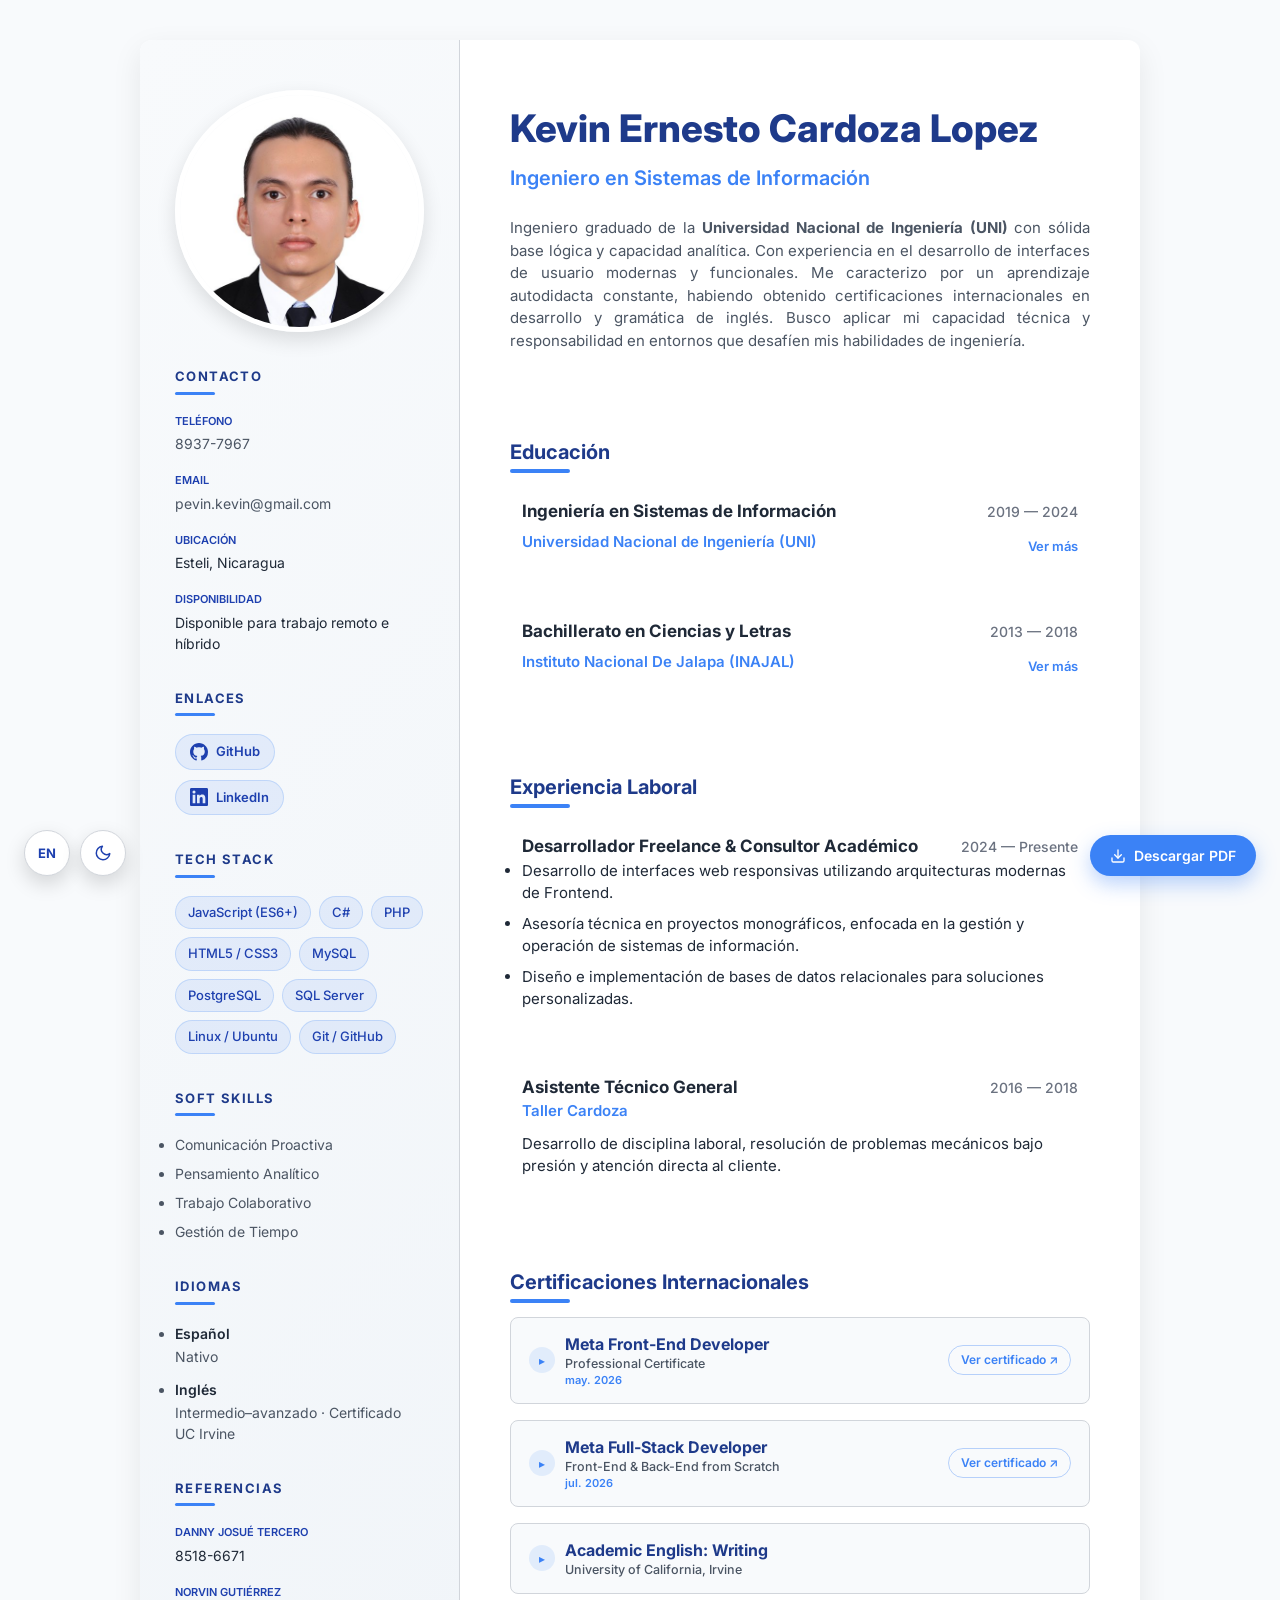
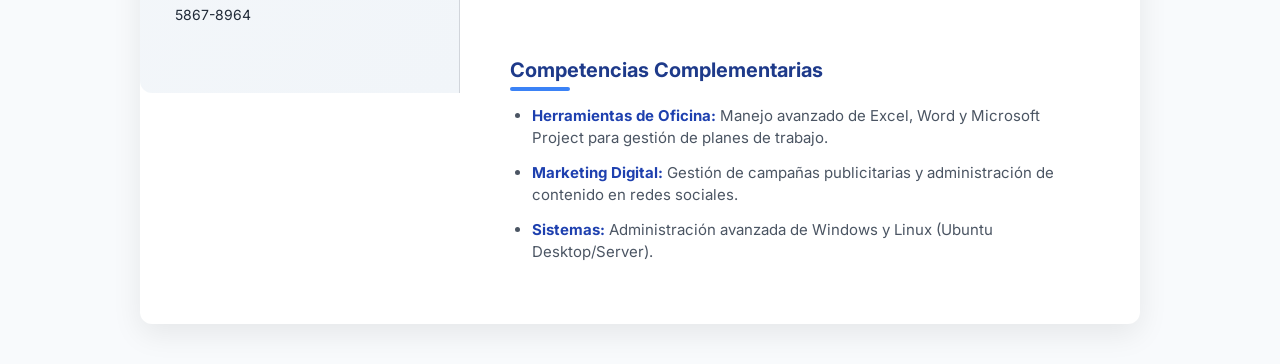
==== commit 5263d7d3: "Merge pull request #1 from tlesbeses/idiomas Add Languages section to sidebar with EN translations a" ====
--- a/index.html
+++ b/index.html
@@ -196,6 +196,18 @@
           <li data-i18n="ss.4">Gestión de Tiempo</li>
         </ul>
 
+        <h2 data-i18n="langs.title">Idiomas</h2>
+        <ul class="lang-list">
+          <li>
+            <strong data-i18n="langs.es">Español</strong>
+            <span data-i18n="langs.esLevel">Nativo</span>
+          </li>
+          <li>
+            <strong data-i18n="langs.en">Inglés</strong>
+            <span data-i18n="langs.enLevel">Intermedio–avanzado · Certificado UC Irvine</span>
+          </li>
+        </ul>
+
         <h2 data-i18n="refs.title">Referencias</h2>
         <div class="referencias">
           <div class="contact-item">
@@ -303,61 +315,6 @@
               Desarrollo de disciplina laboral, resolución de problemas
               mecánicos bajo presión y atención directa al cliente.
             </p>
-          </div>
-        </div>
-        <div class="cv-section" data-reveal>
-          <h3 class="section-title" data-i18n="proj.title">Proyectos</h3>
-          <div class="projects-grid">
-            <article class="project-card">
-              <h4 data-i18n="proj.p1.name">CV Web / Portafolio</h4>
-              <p class="project-desc" data-i18n="proj.p1.desc">Portafolio web responsivo con modo oscuro, versión bilingüe y exportación a PDF optimizada.</p>
-              <div class="project-tags"><span>HTML5</span><span>CSS3</span><span>JavaScript</span></div>
-              <div class="project-links">
-                <a href="https://tlesbeses.github.io/Curriculum/" target="_blank" rel="noopener" data-i18n="proj.demo">Demo ↗</a>
-                <a href="https://github.com/tlesbeses/Curriculum" target="_blank" rel="noopener" data-i18n="proj.code">Código ↗</a>
-              </div>
-            </article>
-            <article class="project-card">
-              <h4 data-i18n="proj.p2.name">Uni Homework Project</h4>
-              <p class="project-desc" data-i18n="proj.p2.desc">Plataforma de gestión de tareas universitarias con frontend y backend desarrollados por separado.</p>
-              <div class="project-tags"><span>JavaScript</span><span>Frontend</span><span>Backend</span></div>
-              <div class="project-links">
-                <a href="https://github.com/tlesbeses/Uni-Homework-Project" target="_blank" rel="noopener" data-i18n="proj.code">Código ↗</a>
-              </div>
-            </article>
-            <article class="project-card">
-              <h4 data-i18n="proj.p3.name">Little Lemon — Frontend</h4>
-              <p class="project-desc" data-i18n="proj.p3.desc">Aplicación de reservas para restaurante. Proyecto capstone del certificado Meta Front-End Developer.</p>
-              <div class="project-tags"><span>React</span><span>JavaScript</span></div>
-              <div class="project-links">
-                <a href="https://github.com/tlesbeses/little-lemmon" target="_blank" rel="noopener" data-i18n="proj.code">Código ↗</a>
-              </div>
-            </article>
-            <article class="project-card">
-              <h4 data-i18n="proj.p4.name">Little Lemon API — Backend</h4>
-              <p class="project-desc" data-i18n="proj.p4.desc">API REST de menú y reservas con autenticación por token. Capstone del programa Meta Back-End.</p>
-              <div class="project-tags"><span>Python</span><span>Django</span></div>
-              <div class="project-links">
-                <a href="https://github.com/tlesbeses/LittleLemon" target="_blank" rel="noopener" data-i18n="proj.code">Código ↗</a>
-              </div>
-            </article>
-            <article class="project-card">
-              <h4 data-i18n="proj.p5.name">Derechos</h4>
-              <p class="project-desc" data-i18n="proj.p5.desc">Sitio editorial multipágina sobre derechos ciudadanos con diseño responsivo.</p>
-              <div class="project-tags"><span>HTML5</span><span>CSS3</span><span>JavaScript</span></div>
-              <div class="project-links">
-                <a href="https://tlesbeses.github.io/Derechos/" target="_blank" rel="noopener" data-i18n="proj.demo">Demo ↗</a>
-                <a href="https://github.com/tlesbeses/Derechos" target="_blank" rel="noopener" data-i18n="proj.code">Código ↗</a>
-              </div>
-            </article>
-            <article class="project-card">
-              <h4 data-i18n="proj.p6.name">[EDITAR] EVA</h4>
-              <p class="project-desc" data-i18n="proj.p6.desc">[EDITAR: descripción breve del proyecto EVA]</p>
-            </article>
-            <article class="project-card">
-              <h4 data-i18n="proj.p7.name">[EDITAR] CMS</h4>
-              <p class="project-desc" data-i18n="proj.p7.desc">[EDITAR: descripción breve del CMS]</p>
-            </article>
           </div>
         </div>
         <div class="cv-section" data-reveal>
--- a/css/style.css
+++ b/css/style.css
@@ -105,7 +105,7 @@
     grid-row: 5;
   }
 
-  .sidebar > h2:nth-of-type(5) {
+  .sidebar > h2:nth-of-type(6) {
     grid-column: 2;
     grid-row: 4;
   }
@@ -114,6 +114,16 @@
     grid-column: 2;
     grid-row: 5;
     align-self: start;
+  }
+
+  .sidebar > h2:nth-of-type(5) {
+    grid-column: 1 / -1;
+    grid-row: 10;
+  }
+
+  .sidebar > .lang-list {
+    grid-column: 1 / -1;
+    grid-row: 11;
   }
 
   .sidebar > h2:nth-of-type(3) {
@@ -172,38 +182,6 @@
 
   .soft-skills li {
     margin-bottom: 4px;
-  }
-
-  .projects-grid {
-    grid-template-columns: 1fr 1fr;
-    gap: 10px;
-  }
-
-  .project-card {
-    padding: 10px 12px;
-    break-inside: avoid;
-    page-break-inside: avoid;
-    box-shadow: none;
-    transform: none;
-  }
-
-  .project-card h4 {
-    font-size: 12px;
-    margin-bottom: 4px;
-  }
-
-  .project-desc {
-    font-size: 10.5px;
-    margin-bottom: 6px;
-  }
-
-  .project-tags span {
-    font-size: 9px;
-    padding: 2px 6px;
-  }
-
-  .project-links a {
-    font-size: 10.5px;
   }
 
   .main {
@@ -425,6 +403,26 @@
 
 .soft-skills li {
   margin-bottom: 8px;
+}
+
+.lang-list {
+  font-size: 14px;
+  color: var(--text-light);
+}
+
+.lang-list li {
+  margin-bottom: 12px;
+}
+
+.lang-list li:last-child {
+  margin-bottom: 0;
+}
+
+.lang-list strong {
+  display: block;
+  color: var(--text);
+  font-weight: 600;
+  margin-bottom: 2px;
 }
 
 /* Main content */
@@ -597,72 +595,6 @@
   color: var(--primary);
 }
 
-.projects-grid {
-  display: grid;
-  grid-template-columns: repeat(auto-fill, minmax(280px, 1fr));
-  gap: 16px;
-}
-
-.project-card {
-  background: var(--bg-soft);
-  border: 1px solid var(--border);
-  border-radius: 8px;
-  padding: 18px;
-  transition: all 0.2s;
-}
-
-.project-card:hover {
-  border-color: var(--accent);
-  transform: translateY(-2px);
-  box-shadow: 0 6px 15px rgba(59, 130, 246, 0.12);
-}
-
-.project-card h4 {
-  margin: 0 0 6px;
-  font-size: 15px;
-  color: var(--primary);
-}
-
-.project-desc {
-  font-size: 13.5px;
-  color: var(--text-light);
-  margin-bottom: 10px;
-}
-
-.project-tags {
-  display: flex;
-  flex-wrap: wrap;
-  gap: 6px;
-  margin-bottom: 12px;
-}
-
-.project-tags span {
-  background: rgba(59, 130, 246, 0.1);
-  color: var(--primary);
-  border: 1px solid rgba(59, 130, 246, 0.2);
-  padding: 3px 9px;
-  border-radius: 999px;
-  font-size: 11.5px;
-  font-weight: 500;
-}
-
-.project-links {
-  display: flex;
-  gap: 16px;
-}
-
-.project-links a {
-  font-size: 13px;
-  font-weight: 600;
-  color: var(--accent);
-  text-decoration: none;
-}
-
-.project-links a:hover {
-  color: var(--primary-dark);
-  text-decoration: underline;
-}
-
 .cert-item .issuer {
   font-size: 13px;
   color: var(--accent);
@@ -908,8 +840,7 @@
   }
 
   html[data-theme="dark"] .social-link,
-  html[data-theme="dark"] .skill-tag,
-  html[data-theme="dark"] .project-tags span {
+  html[data-theme="dark"] .skill-tag {
     background: rgba(96, 165, 250, 0.12);
     border-color: rgba(96, 165, 250, 0.35);
   }
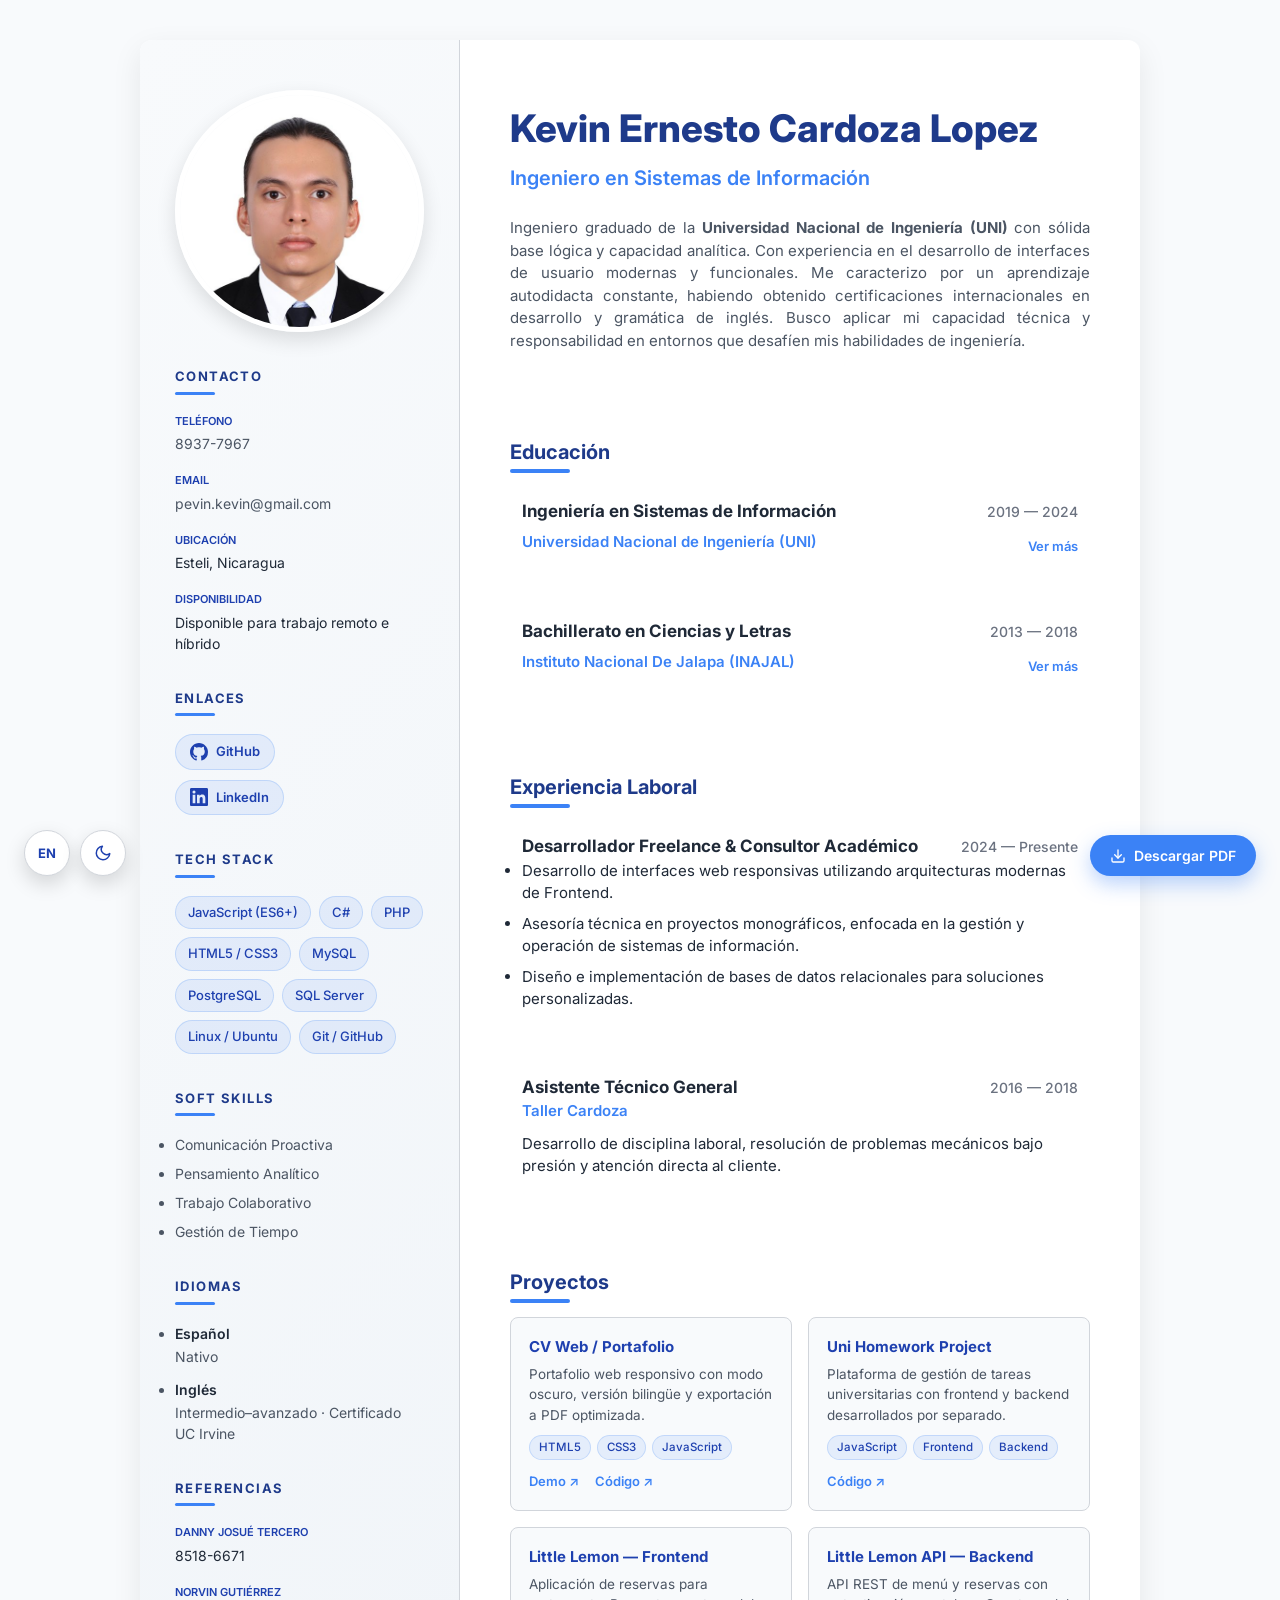
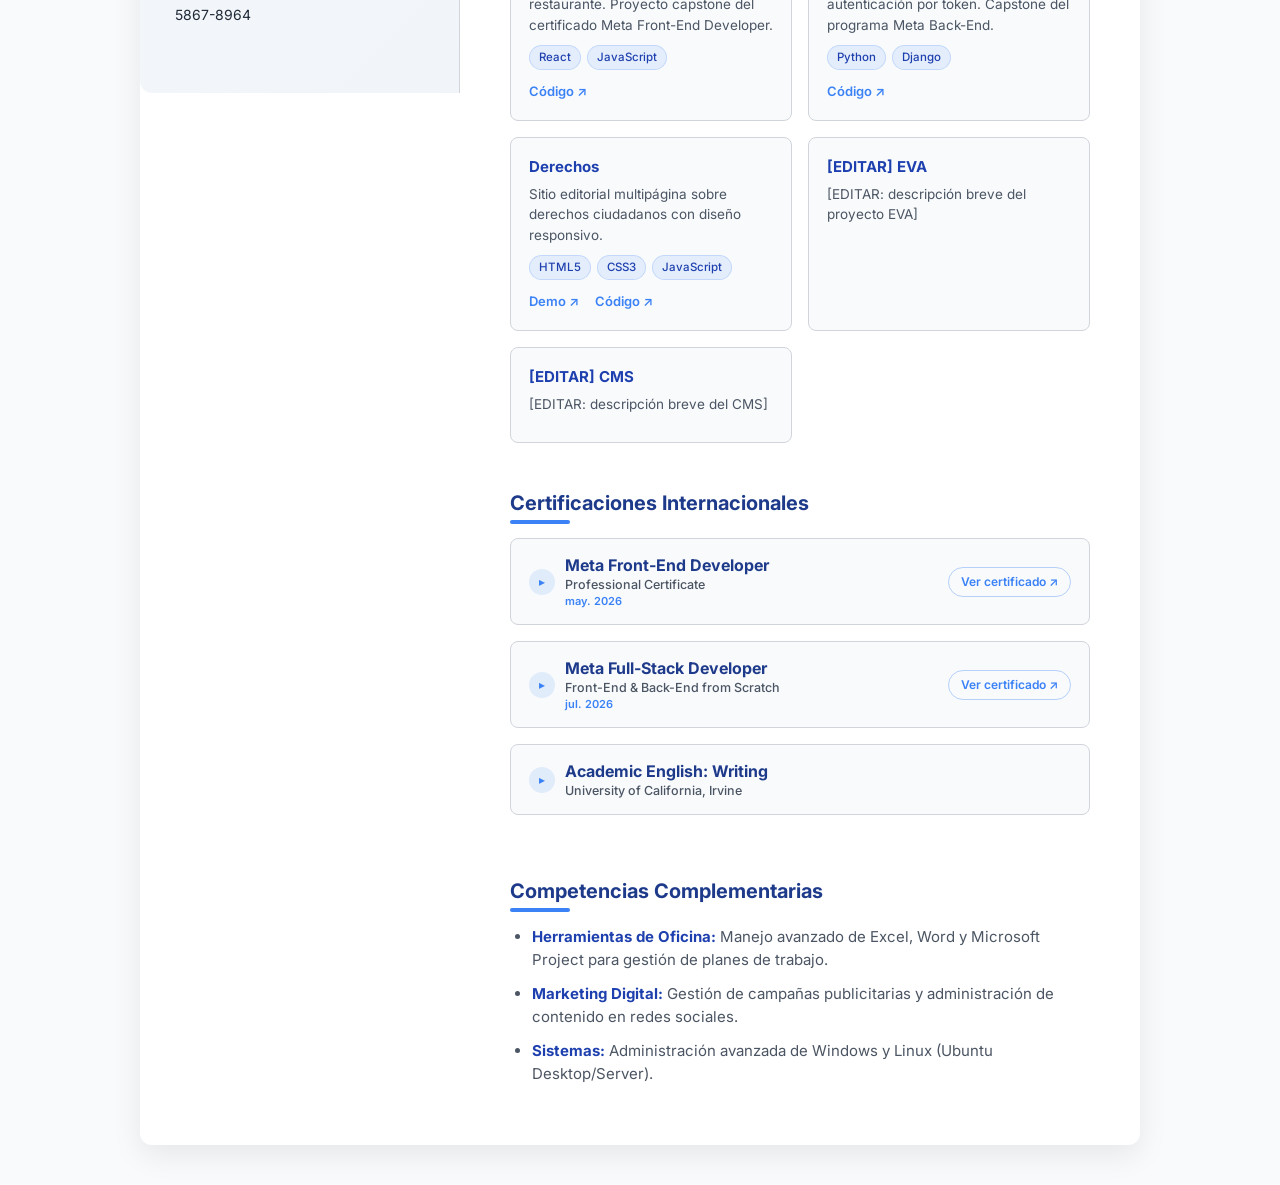
==== commit 284ac364: "Merge branch 'main' into proyectos" ====
--- a/index.html
+++ b/index.html
@@ -318,6 +318,61 @@
           </div>
         </div>
         <div class="cv-section" data-reveal>
+          <h3 class="section-title" data-i18n="proj.title">Proyectos</h3>
+          <div class="projects-grid">
+            <article class="project-card">
+              <h4 data-i18n="proj.p1.name">CV Web / Portafolio</h4>
+              <p class="project-desc" data-i18n="proj.p1.desc">Portafolio web responsivo con modo oscuro, versión bilingüe y exportación a PDF optimizada.</p>
+              <div class="project-tags"><span>HTML5</span><span>CSS3</span><span>JavaScript</span></div>
+              <div class="project-links">
+                <a href="https://tlesbeses.github.io/Curriculum/" target="_blank" rel="noopener" data-i18n="proj.demo">Demo ↗</a>
+                <a href="https://github.com/tlesbeses/Curriculum" target="_blank" rel="noopener" data-i18n="proj.code">Código ↗</a>
+              </div>
+            </article>
+            <article class="project-card">
+              <h4 data-i18n="proj.p2.name">Uni Homework Project</h4>
+              <p class="project-desc" data-i18n="proj.p2.desc">Plataforma de gestión de tareas universitarias con frontend y backend desarrollados por separado.</p>
+              <div class="project-tags"><span>JavaScript</span><span>Frontend</span><span>Backend</span></div>
+              <div class="project-links">
+                <a href="https://github.com/tlesbeses/Uni-Homework-Project" target="_blank" rel="noopener" data-i18n="proj.code">Código ↗</a>
+              </div>
+            </article>
+            <article class="project-card">
+              <h4 data-i18n="proj.p3.name">Little Lemon — Frontend</h4>
+              <p class="project-desc" data-i18n="proj.p3.desc">Aplicación de reservas para restaurante. Proyecto capstone del certificado Meta Front-End Developer.</p>
+              <div class="project-tags"><span>React</span><span>JavaScript</span></div>
+              <div class="project-links">
+                <a href="https://github.com/tlesbeses/little-lemmon" target="_blank" rel="noopener" data-i18n="proj.code">Código ↗</a>
+              </div>
+            </article>
+            <article class="project-card">
+              <h4 data-i18n="proj.p4.name">Little Lemon API — Backend</h4>
+              <p class="project-desc" data-i18n="proj.p4.desc">API REST de menú y reservas con autenticación por token. Capstone del programa Meta Back-End.</p>
+              <div class="project-tags"><span>Python</span><span>Django</span></div>
+              <div class="project-links">
+                <a href="https://github.com/tlesbeses/LittleLemon" target="_blank" rel="noopener" data-i18n="proj.code">Código ↗</a>
+              </div>
+            </article>
+            <article class="project-card">
+              <h4 data-i18n="proj.p5.name">Derechos</h4>
+              <p class="project-desc" data-i18n="proj.p5.desc">Sitio editorial multipágina sobre derechos ciudadanos con diseño responsivo.</p>
+              <div class="project-tags"><span>HTML5</span><span>CSS3</span><span>JavaScript</span></div>
+              <div class="project-links">
+                <a href="https://tlesbeses.github.io/Derechos/" target="_blank" rel="noopener" data-i18n="proj.demo">Demo ↗</a>
+                <a href="https://github.com/tlesbeses/Derechos" target="_blank" rel="noopener" data-i18n="proj.code">Código ↗</a>
+              </div>
+            </article>
+            <article class="project-card">
+              <h4 data-i18n="proj.p6.name">[EDITAR] EVA</h4>
+              <p class="project-desc" data-i18n="proj.p6.desc">[EDITAR: descripción breve del proyecto EVA]</p>
+            </article>
+            <article class="project-card">
+              <h4 data-i18n="proj.p7.name">[EDITAR] CMS</h4>
+              <p class="project-desc" data-i18n="proj.p7.desc">[EDITAR: descripción breve del CMS]</p>
+            </article>
+          </div>
+        </div>
+        <div class="cv-section" data-reveal>
           <h3 class="section-title" data-i18n="certs.title">Certificaciones Internacionales</h3>
 
           <div class="cert-group">
--- a/css/style.css
+++ b/css/style.css
@@ -182,6 +182,38 @@
 
   .soft-skills li {
     margin-bottom: 4px;
+  }
+
+  .projects-grid {
+    grid-template-columns: 1fr 1fr;
+    gap: 10px;
+  }
+
+  .project-card {
+    padding: 10px 12px;
+    break-inside: avoid;
+    page-break-inside: avoid;
+    box-shadow: none;
+    transform: none;
+  }
+
+  .project-card h4 {
+    font-size: 12px;
+    margin-bottom: 4px;
+  }
+
+  .project-desc {
+    font-size: 10.5px;
+    margin-bottom: 6px;
+  }
+
+  .project-tags span {
+    font-size: 9px;
+    padding: 2px 6px;
+  }
+
+  .project-links a {
+    font-size: 10.5px;
   }
 
   .main {
@@ -595,6 +627,72 @@
   color: var(--primary);
 }
 
+.projects-grid {
+  display: grid;
+  grid-template-columns: repeat(auto-fill, minmax(280px, 1fr));
+  gap: 16px;
+}
+
+.project-card {
+  background: var(--bg-soft);
+  border: 1px solid var(--border);
+  border-radius: 8px;
+  padding: 18px;
+  transition: all 0.2s;
+}
+
+.project-card:hover {
+  border-color: var(--accent);
+  transform: translateY(-2px);
+  box-shadow: 0 6px 15px rgba(59, 130, 246, 0.12);
+}
+
+.project-card h4 {
+  margin: 0 0 6px;
+  font-size: 15px;
+  color: var(--primary);
+}
+
+.project-desc {
+  font-size: 13.5px;
+  color: var(--text-light);
+  margin-bottom: 10px;
+}
+
+.project-tags {
+  display: flex;
+  flex-wrap: wrap;
+  gap: 6px;
+  margin-bottom: 12px;
+}
+
+.project-tags span {
+  background: rgba(59, 130, 246, 0.1);
+  color: var(--primary);
+  border: 1px solid rgba(59, 130, 246, 0.2);
+  padding: 3px 9px;
+  border-radius: 999px;
+  font-size: 11.5px;
+  font-weight: 500;
+}
+
+.project-links {
+  display: flex;
+  gap: 16px;
+}
+
+.project-links a {
+  font-size: 13px;
+  font-weight: 600;
+  color: var(--accent);
+  text-decoration: none;
+}
+
+.project-links a:hover {
+  color: var(--primary-dark);
+  text-decoration: underline;
+}
+
 .cert-item .issuer {
   font-size: 13px;
   color: var(--accent);
@@ -840,7 +938,8 @@
   }
 
   html[data-theme="dark"] .social-link,
-  html[data-theme="dark"] .skill-tag {
+  html[data-theme="dark"] .skill-tag,
+  html[data-theme="dark"] .project-tags span {
     background: rgba(96, 165, 250, 0.12);
     border-color: rgba(96, 165, 250, 0.35);
   }
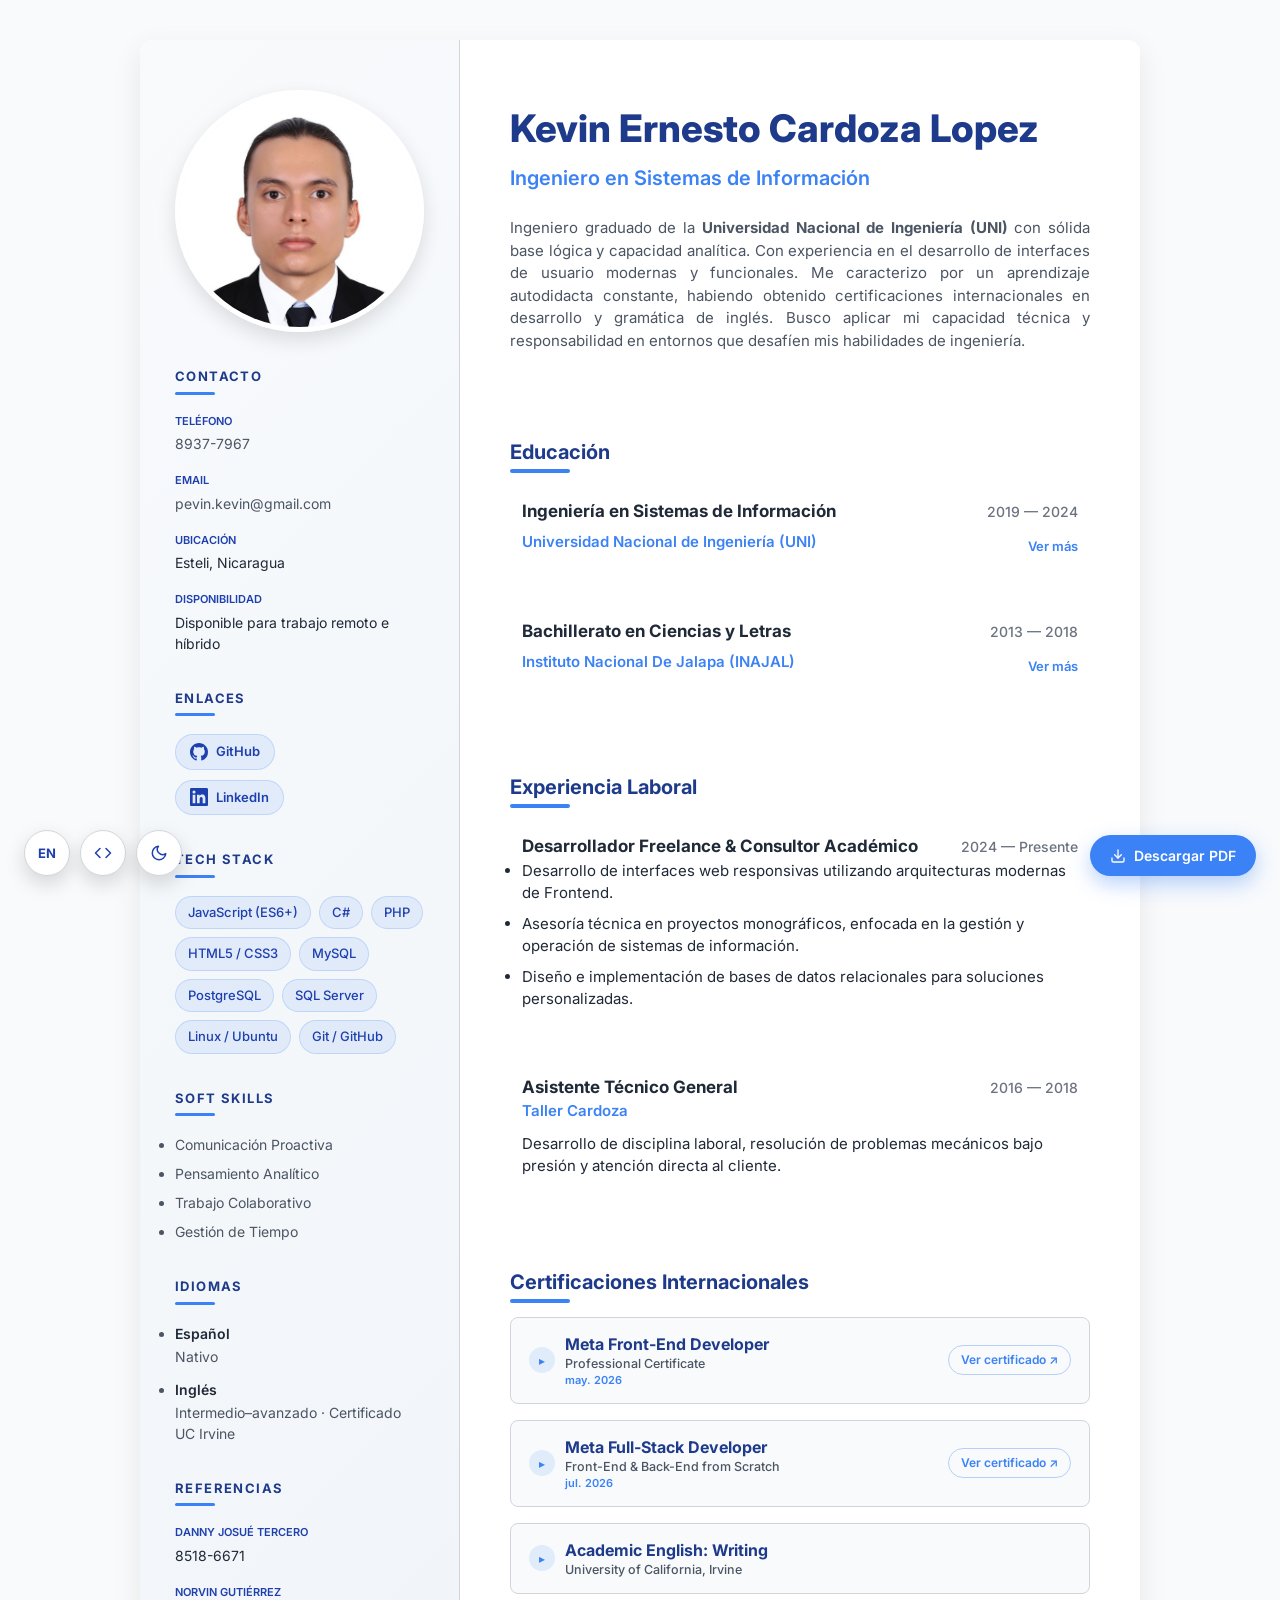
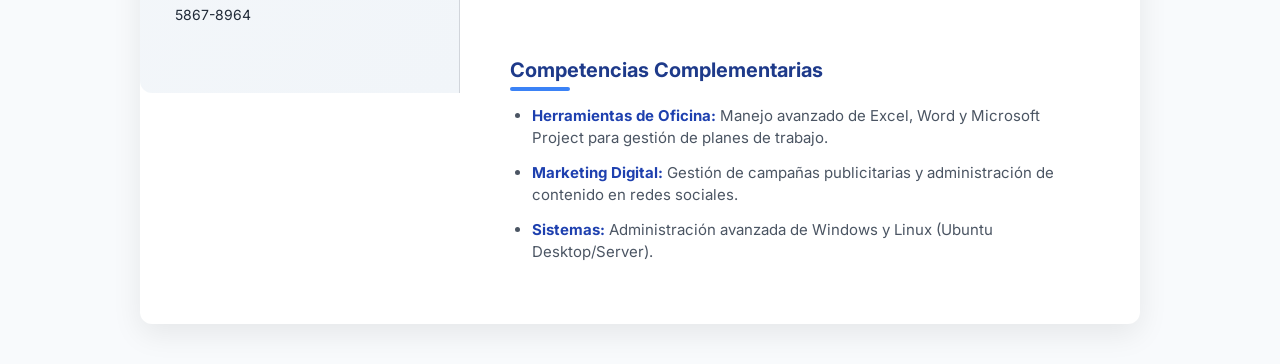
==== commit 40953329: "Add developer mode toggle that reveals the Projects section with staggered card animation" ====
--- a/index.html
+++ b/index.html
@@ -74,6 +74,12 @@
             ? "dark"
             : "light";
         document.documentElement.setAttribute("data-theme", t);
+        var d = null;
+        try {
+          d = localStorage.getItem("devmode");
+        } catch (e) {}
+        if (d === "on")
+          document.documentElement.setAttribute("data-devmode", "on");
       })();
     </script>
 
@@ -317,7 +323,7 @@
             </p>
           </div>
         </div>
-        <div class="cv-section" data-reveal>
+        <div class="cv-section projects-section" data-reveal>
           <h3 class="section-title" data-i18n="proj.title">Proyectos</h3>
           <div class="projects-grid">
             <article class="project-card">
@@ -704,6 +710,19 @@
     <div class="floating-controls">
       <button type="button" class="btn-icon" id="btn-lang" aria-label="Cambiar idioma">
         <span id="lang-label">EN</span>
+      </button>
+      <button
+        type="button"
+        class="btn-icon btn-dev"
+        id="btn-dev"
+        aria-label="Modo desarrollador"
+        aria-pressed="false"
+        title="Modo desarrollador"
+      >
+        <svg viewBox="0 0 24 24" width="18" height="18" fill="none" stroke="currentColor" stroke-width="2" stroke-linecap="round" stroke-linejoin="round" aria-hidden="true">
+          <polyline points="16 18 22 12 16 6"/>
+          <polyline points="8 6 2 12 8 18"/>
+        </svg>
       </button>
       <button type="button" class="btn-icon" id="btn-theme" aria-label="Cambiar tema">
         <svg class="icon-moon" viewBox="0 0 24 24" width="18" height="18" fill="none" stroke="currentColor" stroke-width="2" stroke-linecap="round" stroke-linejoin="round" aria-hidden="true">
--- a/css/style.css
+++ b/css/style.css
@@ -633,6 +633,14 @@
   gap: 16px;
 }
 
+.projects-section {
+  display: none;
+}
+
+html[data-devmode="on"] .projects-section {
+  display: block;
+}
+
 .project-card {
   background: var(--bg-soft);
   border: 1px solid var(--border);
@@ -955,6 +963,7 @@
 }
 
 .btn-icon {
+  position: relative;
   width: 46px;
   height: 46px;
   display: inline-flex;
@@ -972,6 +981,31 @@
   transition: all 0.2s;
 }
 
+.btn-icon.active {
+  background: linear-gradient(135deg, var(--accent), var(--primary));
+  border-color: transparent;
+  color: #ffffff;
+}
+
+.btn-dev::after {
+  content: "";
+  position: absolute;
+  top: 6px;
+  right: 6px;
+  width: 8px;
+  height: 8px;
+  border-radius: 50%;
+  background: #22c55e;
+  opacity: 0;
+  transform: scale(0);
+  transition: all 0.2s;
+}
+
+.btn-dev.active::after {
+  opacity: 1;
+  transform: scale(1);
+}
+
 .btn-icon:hover {
   background: var(--accent);
   border-color: var(--accent);
@@ -1003,6 +1037,47 @@
     opacity: 1;
     transform: none;
   }
+
+  .projects-section .project-card {
+    opacity: 0;
+    transform: translateY(14px);
+    transition:
+      opacity 0.45s ease,
+      transform 0.45s ease;
+  }
+
+  html[data-devmode="on"] .projects-section .project-card {
+    opacity: 1;
+    transform: none;
+  }
+
+  html[data-devmode="on"] .projects-section .project-card:nth-child(1) {
+    transition-delay: 0.05s;
+  }
+
+  html[data-devmode="on"] .projects-section .project-card:nth-child(2) {
+    transition-delay: 0.1s;
+  }
+
+  html[data-devmode="on"] .projects-section .project-card:nth-child(3) {
+    transition-delay: 0.15s;
+  }
+
+  html[data-devmode="on"] .projects-section .project-card:nth-child(4) {
+    transition-delay: 0.2s;
+  }
+
+  html[data-devmode="on"] .projects-section .project-card:nth-child(5) {
+    transition-delay: 0.25s;
+  }
+
+  html[data-devmode="on"] .projects-section .project-card:nth-child(6) {
+    transition-delay: 0.3s;
+  }
+
+  html[data-devmode="on"] .projects-section .project-card:nth-child(7) {
+    transition-delay: 0.35s;
+  }
 }
 
 @media print {
@@ -1011,4 +1086,14 @@
     transform: none !important;
     transition: none !important;
   }
-}
+
+  .projects-section {
+    display: block !important;
+  }
+
+  .projects-section .project-card {
+    opacity: 1 !important;
+    transform: none !important;
+    transition: none !important;
+  }
+}
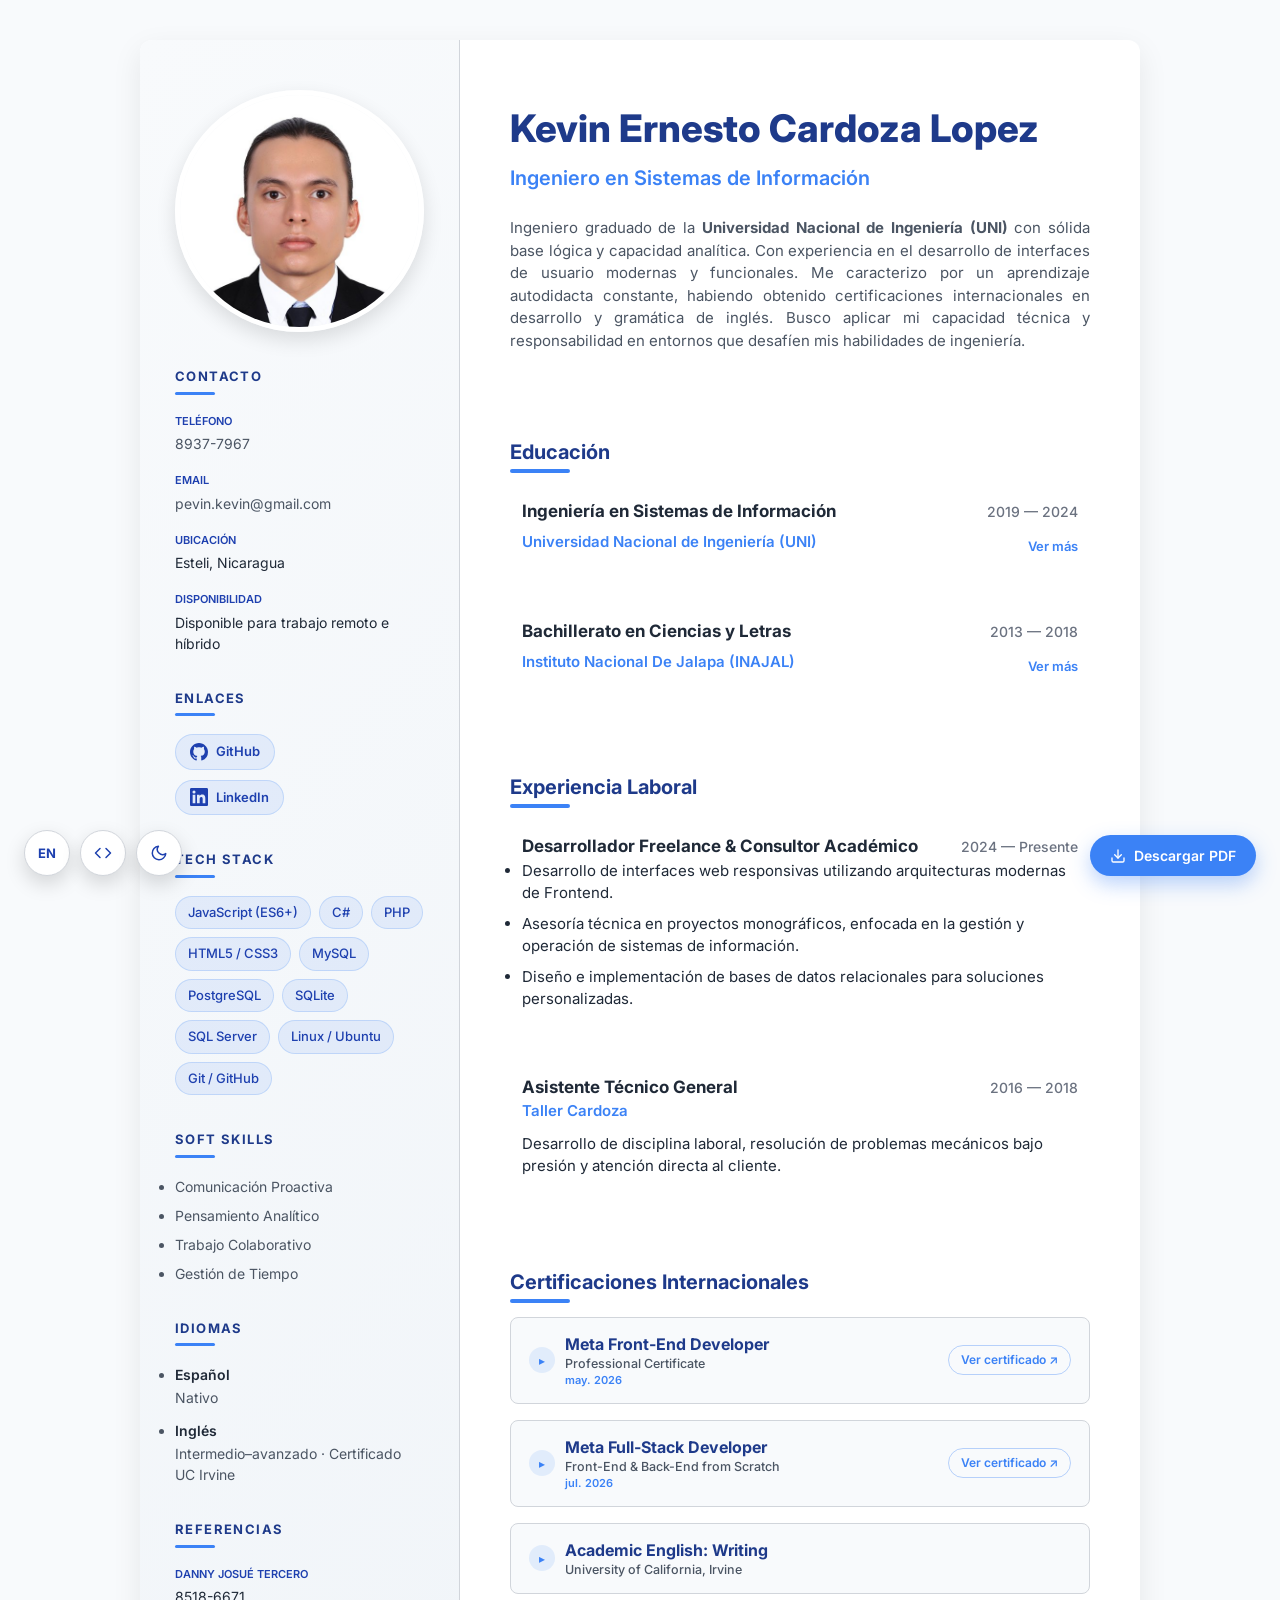
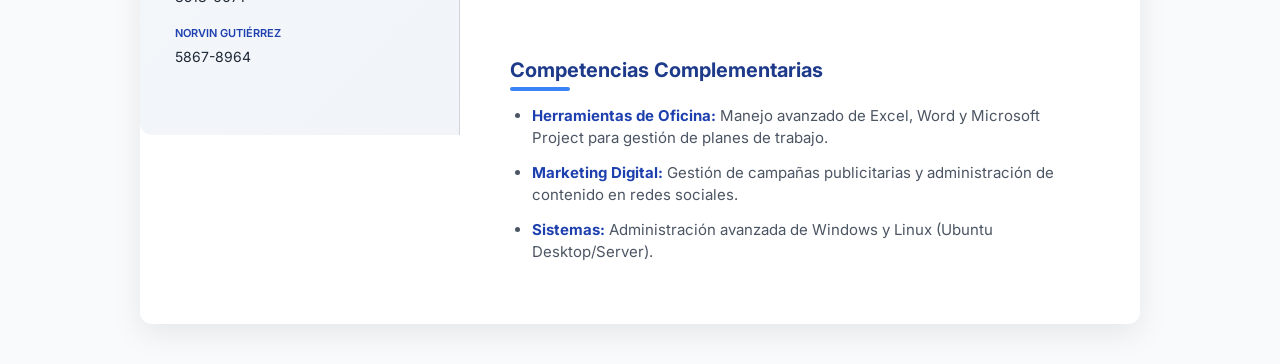
==== commit 51029721: "Categorized dev intro with languages and databases, add SQLite to sidebar skills" ====
--- a/index.html
+++ b/index.html
@@ -189,6 +189,7 @@
           <span class="skill-tag">HTML5 / CSS3</span>
           <span class="skill-tag">MySQL</span>
           <span class="skill-tag">PostgreSQL</span>
+          <span class="skill-tag">SQLite</span>
           <span class="skill-tag">SQL Server</span>
           <span class="skill-tag">Linux / Ubuntu</span>
           <span class="skill-tag">Git / GitHub</span>
@@ -325,6 +326,11 @@
         </div>
         <div class="cv-section projects-section" data-reveal>
           <h3 class="section-title" data-i18n="proj.title">Proyectos</h3>
+          <p class="dev-intro" data-i18n="proj.intro">
+            <span class="dev-prompt">kevin@dev:~$</span> Desarrollador
+            Full-Stack apasionado por el código limpio: JavaScript, React,
+            Node.js y Python. Estos son los proyectos que he construido.
+          </p>
           <div class="projects-grid">
             <article class="project-card">
               <h4 data-i18n="proj.p1.name">CV Web / Portafolio</h4>
--- a/css/style.css
+++ b/css/style.css
@@ -639,6 +639,38 @@
 
 html[data-devmode="on"] .projects-section {
   display: block;
+}
+
+.dev-intro {
+  display: none;
+  font-family: "Cascadia Code", "Fira Code", Consolas, monospace;
+  font-size: 14px;
+  line-height: 1.6;
+  color: #4ade80;
+  background: #0f172a;
+  border-left: 4px solid var(--accent);
+  padding: 14px 18px;
+  border-radius: 8px;
+  margin: 0 0 20px;
+}
+
+html[data-devmode="on"] .dev-intro {
+  display: block;
+}
+
+.dev-prompt {
+  color: #94a3b8;
+}
+
+.dev-intro strong {
+  color: #86efac;
+  font-weight: 600;
+}
+
+@media screen {
+  html[data-devmode="on"] .main > .cv-section:not(.projects-section) {
+    display: none;
+  }
 }
 
 .project-card {
@@ -1091,6 +1123,10 @@
     display: block !important;
   }
 
+  .dev-intro {
+    display: none !important;
+  }
+
   .projects-section .project-card {
     opacity: 1 !important;
     transform: none !important;
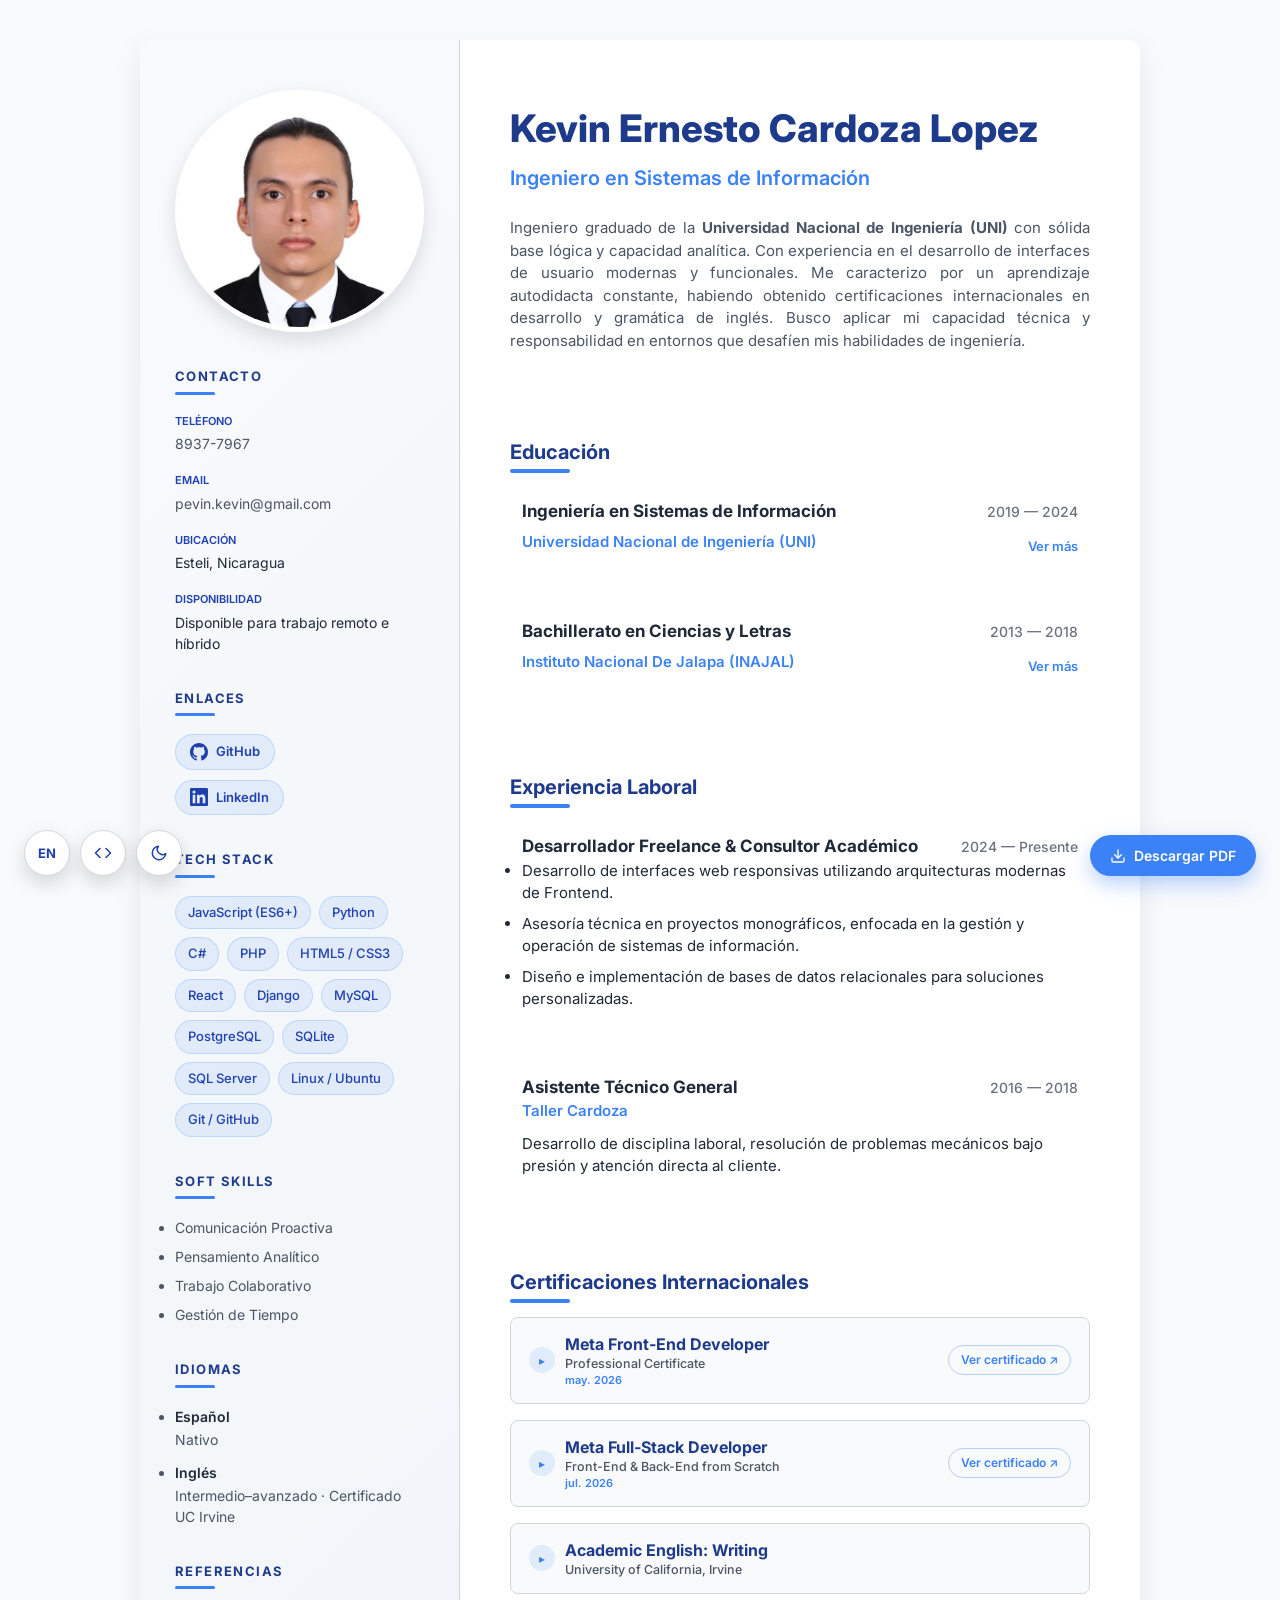
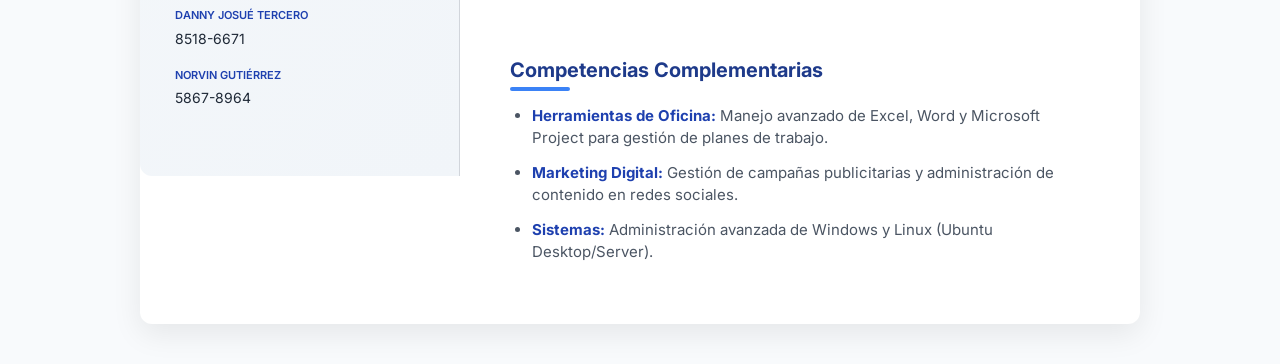
==== commit 56e5d8f9: "Reorganize dev intro by concrete technologies, align sidebar skills" ====
--- a/index.html
+++ b/index.html
@@ -184,9 +184,12 @@
         <h2>Tech Stack</h2>
         <div class="skill-tags">
           <span class="skill-tag">JavaScript (ES6+)</span>
+          <span class="skill-tag">Python</span>
           <span class="skill-tag">C#</span>
           <span class="skill-tag">PHP</span>
           <span class="skill-tag">HTML5 / CSS3</span>
+          <span class="skill-tag">React</span>
+          <span class="skill-tag">Django</span>
           <span class="skill-tag">MySQL</span>
           <span class="skill-tag">PostgreSQL</span>
           <span class="skill-tag">SQLite</span>
